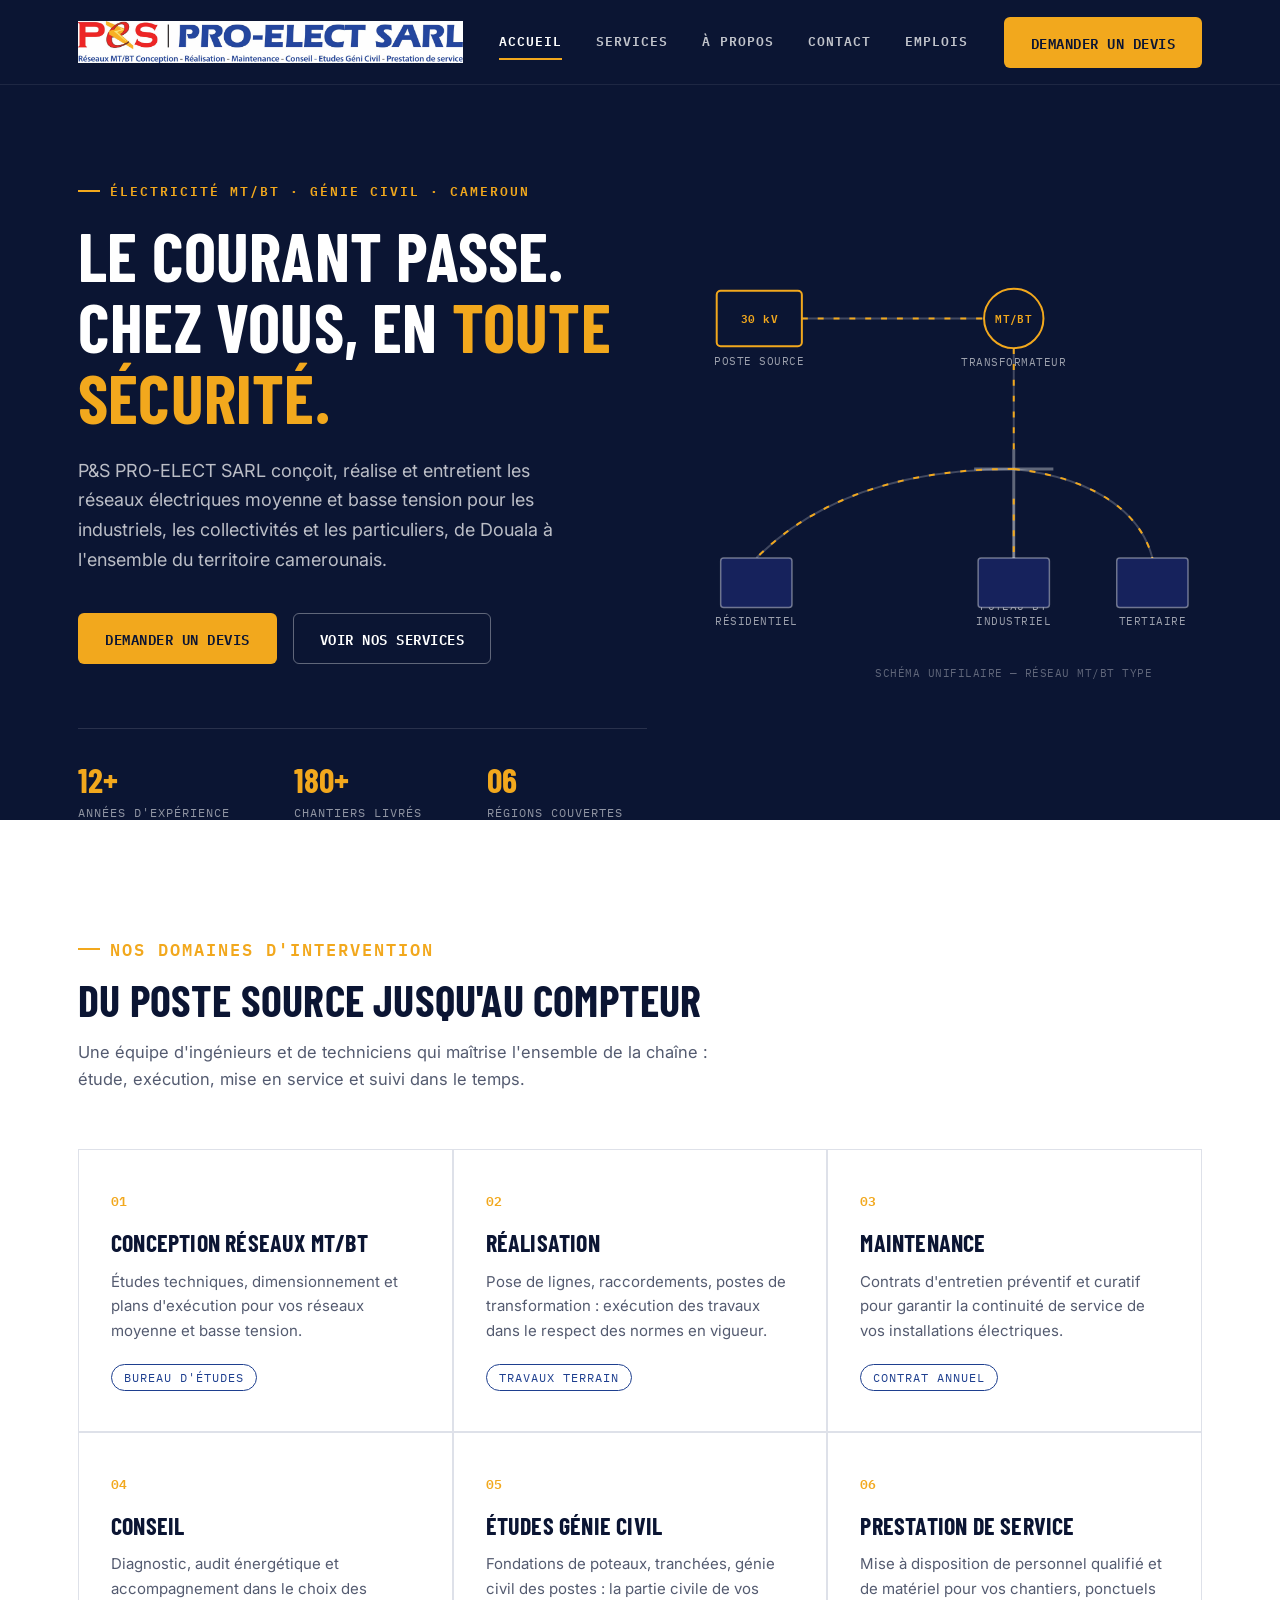
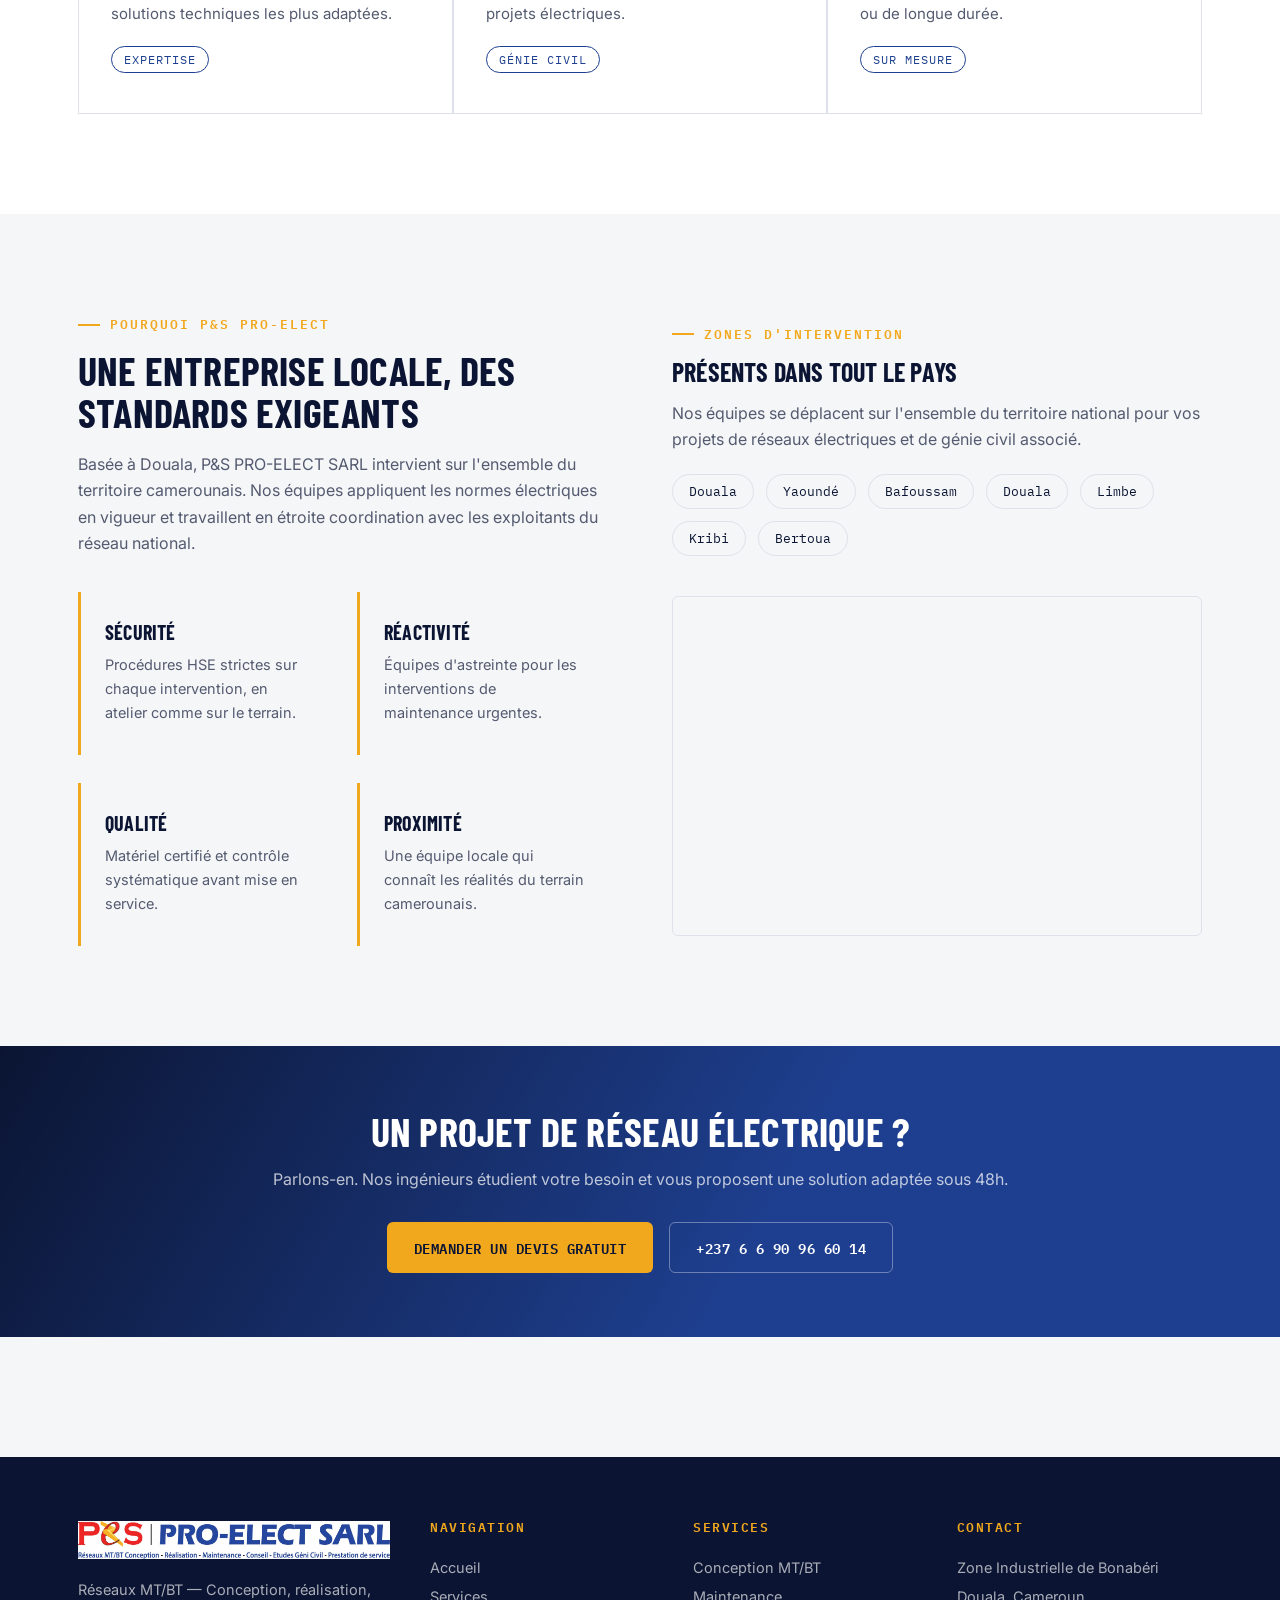
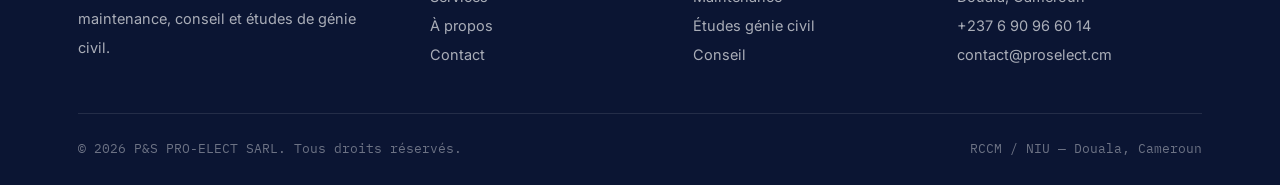
==== index.html @ 9b593f02 "modified:   contact.html 	modified:   emplois.html 	modified:   index.html" ====
<!DOCTYPE html>
<html lang="fr">
<head>
<meta charset="UTF-8">
<meta name="viewport" content="width=device-width, initial-scale=1.0">
<title>P&amp;S PRO-ELECT SARL — Réseaux MT/BT, Études &amp; Maintenance Électrique au Cameroun</title>
<meta name="description" content="P&S PRO-ELECT SARL : conception, réalisation et maintenance de réseaux électriques MT/BT, études de génie civil et conseil, à Douala et dans tout le Cameroun.">
<link rel="icon" href="assets/logo.jpeg">
<link rel="stylesheet" href="styles.css">
</head>
<body>

<header class="site-header">
  <div class="container nav">
    <a href="index.html" class="nav-logo"><img src="assets/logo.jpeg" alt="P&S PRO-ELECT SARL"></a>
    <nav class="nav-links" id="navLinks">
      <a href="index.html" class="active">Accueil</a>
      <a href="services.html">Services</a>
      <a href="apropos.html">À propos</a>
      <a href="contact.html">Contact</a>
      <a href="emplois.html">Emplois</a>
    </nav>
    <div class="nav-cta">
      <a href="contact.html" class="btn btn-primary">Demander un devis</a>
      <button class="nav-toggle" aria-label="Ouvrir le menu" aria-expanded="false">☰</button>
    </div>
  </div>
</header>

<section class="hero">
  <div class="container">
    <div class="hero-grid">
      <div>
        <p class="eyebrow">Électricité MT/BT · Génie civil · Cameroun</p>
        <h1>Le courant passe.<br>Chez vous, en <span>toute sécurité.</span></h1>
        <p class="lead">P&amp;S PRO-ELECT SARL conçoit, réalise et entretient les réseaux électriques moyenne et basse tension pour les industriels, les collectivités et les particuliers, de Douala à l'ensemble du territoire camerounais.</p>
        <div class="hero-actions">
          <a href="contact.html" class="btn btn-primary">Demander un devis</a>
          <a href="services.html" class="btn btn-ghost">Voir nos services</a>
        </div>
        <div class="stat-bar">
          <div class="stat"><b>12+</b><span>Années d'expérience</span></div>
          <div class="stat"><b>180+</b><span>Chantiers livrés</span></div>
          <div class="stat"><b>06</b><span>Régions couvertes</span></div>
        </div>
      </div>

      <div class="schematic-wrap">
        <svg viewBox="0 0 520 460" xmlns="http://www.w3.org/2000/svg" role="img" aria-label="Schéma d'un réseau électrique MT/BT reliant un poste source à des transformateurs et des points de consommation">
          <defs>
            <style>
              .node-fill{ fill:#0B1533; stroke:#F2A81D; stroke-width:2; }
              .node-fill-blue{ fill:#16225C; stroke:rgba(255,255,255,0.4); stroke-width:1.5; }
              .lbl{ font-family:'IBM Plex Mono', monospace; font-size:11px; fill:rgba(255,255,255,0.6); letter-spacing:0.5px; }
              .lbl-strong{ font-family:'IBM Plex Mono', monospace; font-size:11px; fill:#F2A81D; letter-spacing:0.5px; font-weight:600; }
              .wire{ stroke:rgba(255,255,255,0.22); stroke-width:2; fill:none; }
              .flow{ stroke:#F2A81D; stroke-width:2; fill:none; stroke-dasharray:6 10; animation: dash 2.4s linear infinite; }
              @keyframes dash{ to{ stroke-dashoffset:-160; } }
            </style>
          </defs>

          <!-- Poste source -->
          <rect x="30" y="30" width="86" height="56" rx="4" class="node-fill"/>
          <text x="73" y="63" text-anchor="middle" class="lbl-strong">30 kV</text>
          <text x="73" y="105" text-anchor="middle" class="lbl">POSTE SOURCE</text>

          <!-- ligne MT -->
          <path class="wire" d="M116 58 H 300"/>
          <path class="flow" d="M116 58 H 300"/>

          <!-- Transformateur MT/BT -->
          <circle cx="330" cy="58" r="30" class="node-fill"/>
          <text x="330" y="63" text-anchor="middle" class="lbl-strong">MT/BT</text>
          <text x="330" y="106" text-anchor="middle" class="lbl">TRANSFORMATEUR</text>

          <!-- descente vers poteau -->
          <path class="wire" d="M330 88 V 190"/>
          <path class="flow" d="M330 88 V 190"/>

          <!-- Poteau BT central -->
          <line x1="330" y1="190" x2="330" y2="330" stroke="rgba(255,255,255,0.35)" stroke-width="3"/>
          <line x1="290" y1="210" x2="370" y2="210" stroke="rgba(255,255,255,0.35)" stroke-width="3"/>
          <text x="330" y="352" text-anchor="middle" class="lbl">POTEAU BT</text>

          <!-- distribution vers 3 points -->
          <path class="wire" d="M330 210 C 200 210, 120 250, 70 300"/>
          <path class="flow" d="M330 210 C 200 210, 120 250, 70 300"/>
          <path class="wire" d="M330 240 V 300"/>
          <path class="flow" d="M330 240 V 300"/>
          <path class="wire" d="M330 210 C 420 220, 460 260, 470 300"/>
          <path class="flow" d="M330 210 C 420 220, 460 260, 470 300"/>

          <!-- points de consommation -->
          <rect x="34" y="300" width="72" height="50" rx="3" class="node-fill-blue"/>
          <text x="70" y="368" text-anchor="middle" class="lbl">RÉSIDENTIEL</text>

          <rect x="294" y="300" width="72" height="50" rx="3" class="node-fill-blue"/>
          <text x="330" y="368" text-anchor="middle" class="lbl">INDUSTRIEL</text>

          <rect x="434" y="300" width="72" height="50" rx="3" class="node-fill-blue"/>
          <text x="470" y="368" text-anchor="middle" class="lbl">TERTIAIRE</text>

          <text x="330" y="420" text-anchor="middle" class="lbl" style="fill:rgba(255,255,255,0.35)">SCHÉMA UNIFILAIRE — RÉSEAU MT/BT TYPE</text>
        </svg>
      </div>
    </div>
  </div>
</section>

<section class="section section-alt">
  <div class="container">
    <div class="section-head">
      <p class="eyebrow">Nos domaines d'intervention</p>
      <h2>Du poste source jusqu'au compteur</h2>
      <p>Une équipe d'ingénieurs et de techniciens qui maîtrise l'ensemble de la chaîne : étude, exécution, mise en service et suivi dans le temps.</p>
    </div>

    <div class="services-grid">
      <div class="service-card">
        <span class="service-num">01</span>
        <h3>Conception réseaux MT/BT</h3>
        <p>Études techniques, dimensionnement et plans d'exécution pour vos réseaux moyenne et basse tension.</p>
        <span class="tag">Bureau d'études</span>
      </div>
      <div class="service-card">
        <span class="service-num">02</span>
        <h3>Réalisation</h3>
        <p>Pose de lignes, raccordements, postes de transformation : exécution des travaux dans le respect des normes en vigueur.</p>
        <span class="tag">Travaux terrain</span>
      </div>
      <div class="service-card">
        <span class="service-num">03</span>
        <h3>Maintenance</h3>
        <p>Contrats d'entretien préventif et curatif pour garantir la continuité de service de vos installations électriques.</p>
        <span class="tag">Contrat annuel</span>
      </div>
      <div class="service-card">
        <span class="service-num">04</span>
        <h3>Conseil</h3>
        <p>Diagnostic, audit énergétique et accompagnement dans le choix des solutions techniques les plus adaptées.</p>
        <span class="tag">Expertise</span>
      </div>
      <div class="service-card">
        <span class="service-num">05</span>
        <h3>Études génie civil</h3>
        <p>Fondations de poteaux, tranchées, génie civil des postes : la partie civile de vos projets électriques.</p>
        <span class="tag">Génie civil</span>
      </div>
      <div class="service-card">
        <span class="service-num">06</span>
        <h3>Prestation de service</h3>
        <p>Mise à disposition de personnel qualifié et de matériel pour vos chantiers, ponctuels ou de longue durée.</p>
        <span class="tag">Sur mesure</span>
      </div>
    </div>
  </div>
</section>

<section class="section">
  <div class="container">
    <div class="two-col">
      <div>
        <p class="eyebrow">Pourquoi P&amp;S PRO-ELECT</p>
        <h2 style="text-transform:uppercase; font-size:clamp(28px,3.6vw,40px); color:var(--navy-deep); margin-top:14px;">Une entreprise locale, des standards exigeants</h2>
        <p style="margin-top:18px; font-size:16px;">Basée à Douala, P&amp;S PRO-ELECT SARL intervient sur l'ensemble du territoire camerounais. Nos équipes appliquent les normes électriques en vigueur et travaillent en étroite coordination avec les exploitants du réseau national.</p>
        <div class="values-grid" style="grid-template-columns:1fr 1fr; margin-top:36px;">
          <div class="value-card">
            <h4>Sécurité</h4>
            <p>Procédures HSE strictes sur chaque intervention, en atelier comme sur le terrain.</p>
          </div>
          <div class="value-card">
            <h4>Réactivité</h4>
            <p>Équipes d'astreinte pour les interventions de maintenance urgentes.</p>
          </div>
          <div class="value-card">
            <h4>Qualité</h4>
            <p>Matériel certifié et contrôle systématique avant mise en service.</p>
          </div>
          <div class="value-card">
            <h4>Proximité</h4>
            <p>Une équipe locale qui connaît les réalités du terrain camerounais.</p>
          </div>
        </div>
      </div>
      <div>
        <p class="eyebrow">Zones d'intervention</p>
        <h3 style="font-size:26px; color:var(--navy-deep); text-transform:uppercase; margin-top:14px;">Présents dans tout le pays</h3>
        <p style="margin-top:14px;">Nos équipes se déplacent sur l'ensemble du territoire national pour vos projets de réseaux électriques et de génie civil associé.</p>
        <div class="zone-list">
          <span>Douala</span>
          <span>Yaoundé</span>
          <span>Bafoussam</span>
          <span>Douala</span>
          <span>Limbe</span>
          <span>Kribi</span>
          <span>Bertoua</span>
        </div>
        <div class="map-block">
          <iframe title="Zone d'intervention P&S PRO-ELECT" src="https://www.google.com/maps?q=Douala,Cameroun&output=embed" loading="lazy"></iframe>
        </div>
      </div>
    </div>
  </div>
</section>

<section class="cta-band">
  <div class="container">
    <h2>Un projet de réseau électrique ?</h2>
    <p>Parlons-en. Nos ingénieurs étudient votre besoin et vous proposent une solution adaptée sous 48h.</p>
    <div class="hero-actions">
      <a href="contact.html" class="btn btn-primary">Demander un devis gratuit</a>
      <a href="tel:+23766 90 96 60 14" class="btn btn-ghost">+237 6 6 90 96 60 14</a>
    </div>
  </div>
</section>

<footer class="site-footer">
  <div class="container">
    <div class="footer-grid">
      <div class="footer-logo">
        <img src="assets/logo.jpeg" alt="P&S PRO-ELECT SARL">
        <p>Réseaux MT/BT — Conception, réalisation, maintenance, conseil et études de génie civil.</p>
      </div>
      <div>
        <h4>Navigation</h4>
        <p><a href="index.html">Accueil</a></p>
        <p><a href="services.html">Services</a></p>
        <p><a href="apropos.html">À propos</a></p>
        <p><a href="contact.html">Contact</a></p>
      </div>
      <div>
        <h4>Services</h4>
        <p><a href="services.html">Conception MT/BT</a></p>
        <p><a href="services.html">Maintenance</a></p>
        <p><a href="services.html">Études génie civil</a></p>
        <p><a href="services.html">Conseil</a></p>
      </div>
      <div>
        <h4>Contact</h4>
        <p>Zone Industrielle de Bonabéri<br>Douala, Cameroun</p>
        <p>+237 6 90 96 60 14</p>
        <p>contact@proselect.cm</p>
      </div>
    </div>
    <div class="footer-bottom">
      <span>© <span data-year>2023</span> P&amp;S PRO-ELECT SARL. Tous droits réservés.</span>
      <span>RCCM / NIU — Douala, Cameroun</span>
    </div>
  </div>
</footer>

<script src="main.js"></script>
</body>
</html>
---- styles.css ----
/* ==========================================================================
   P&S PRO-ELECT SARL — Design tokens
   Palette dérivée du logo : bleu réseau, rouge P&S, ambre de l'éclair.
   Typo : Barlow Condensed (display, ingénierie) + Inter (texte) + IBM Plex Mono (données techniques)
   ========================================================================== */

@import url('https://fonts.googleapis.com/css2?family=Barlow+Condensed:wght@500;600;700;800&family=Inter:wght@400;500;600;700&family=IBM+Plex+Mono:wght@500;600&display=swap');

:root{
  --navy-deep: #0B1533;
  --navy: #16225C;
  --blue: #1E3F8F;
  --blue-bright: #2E56B8;
  --red: #E31E24;
  --gold: #F2A81D;
  --gold-bright: #FFC94D;
  --paper: #F5F6F8;
  --paper-2: #ECEEF3;
  --white: #FFFFFF;
  --ink: #0E1226;
  --slate: #545B70;
  --slate-light: #8A90A3;
  --line: #DEE1E9;

  --display: 'Barlow Condensed', sans-serif;
  --body: 'Inter', sans-serif;
  --mono: 'IBM Plex Mono', monospace;

  --radius: 6px;
  --container: 1180px;
}

*, *::before, *::after{ box-sizing: border-box; }
html{ scroll-behavior: smooth; }
body{
  margin:0;
  font-family: var(--body);
  color: var(--ink);
  background: var(--paper);
  -webkit-font-smoothing: antialiased;
}
img{ max-width:100%; display:block; }
a{ color:inherit; text-decoration:none; }
ul{ margin:0; padding:0; list-style:none; }
h1,h2,h3,h4{
  font-family: var(--display);
  font-weight: 700;
  line-height: 1.05;
  margin: 0;
  letter-spacing: 0.2px;
}
p{ margin:0; line-height:1.65; color: var(--slate); }

.container{
  max-width: var(--container);
  margin: 0 auto;
  padding: 0 28px;
}

.eyebrow{
  font-family: var(--mono);
  font-size: 12.5px;
  font-weight: 600;
  letter-spacing: 2px;
  text-transform: uppercase;
  color: var(--gold);
  display:flex;
  align-items:center;
  gap:10px;
}
.eyebrow::before{
  content:"";
  width:22px;
  height:2px;
  background: var(--gold);
  display:inline-block;
}

/* Focus visibility */
a:focus-visible, button:focus-visible, input:focus-visible, textarea:focus-visible{
  outline: 2px solid var(--gold);
  outline-offset: 2px;
}

@media (prefers-reduced-motion: reduce){
  *{ animation-duration: 0.001ms !important; animation-iteration-count: 1 !important; transition-duration: 0.001ms !important; scroll-behavior:auto !important; }
}

/* ---------- Buttons ---------- */
.btn{
  display:inline-flex;
  align-items:center;
  gap:10px;
  padding: 13px 26px;
  border-radius: var(--radius);
  font-family: var(--mono);
  font-size: 13.5px;
  font-weight: 600;
  letter-spacing: 0.5px;
  text-transform: uppercase;
  cursor:pointer;
  border: 1px solid transparent;
  transition: transform .15s ease, background .2s ease, color .2s ease, border-color .2s ease;
}
.btn-primary{
  background: var(--gold);
  color: var(--navy-deep);
}
.btn-primary:hover{ background: var(--gold-bright); transform: translateY(-1px); }
.btn-ghost{
  background: transparent;
  color: var(--white);
  border-color: rgba(255,255,255,0.35);
}
.btn-ghost:hover{ border-color: var(--gold); color: var(--gold); }
.btn-dark{
  background: var(--navy-deep);
  color: var(--white);
}
.btn-dark:hover{ background: var(--blue); transform: translateY(-1px); }

/* ---------- Header / Nav ---------- */
.site-header{
  position: sticky;
  top:0;
  z-index: 100;
  background: var(--navy-deep);
  border-bottom: 1px solid rgba(255,255,255,0.08);
}
.nav{
  display:flex;
  align-items:center;
  justify-content:space-between;
  height: 84px;
}
.nav-logo img{ height: 42px; width:auto; }
.nav-links{
  display:flex;
  align-items:center;
  gap: 34px;
}
.nav-links a{
  font-family: var(--mono);
  font-size: 13px;
  font-weight: 600;
  letter-spacing: 1px;
  text-transform: uppercase;
  color: rgba(255,255,255,0.75);
  padding: 6px 0;
  border-bottom: 2px solid transparent;
  transition: color .2s ease, border-color .2s ease;
}
.nav-links a:hover, .nav-links a.active{
  color: var(--white);
  border-color: var(--gold);
}
.nav-cta{ display:flex; align-items:center; gap:18px; }
.nav-toggle{
  display:none;
  background:none;
  border:none;
  color: var(--white);
  font-size: 26px;
  cursor:pointer;
}

@media (max-width: 880px){
  .nav-links{
    position:absolute;
    top:84px; left:0; right:0;
    background: var(--navy-deep);
    flex-direction:column;
    align-items:flex-start;
    gap:0;
    padding: 10px 28px 20px;
    border-top: 1px solid rgba(255,255,255,0.08);
    display:none;
  }
  .nav-links.open{ display:flex; }
  .nav-links a{ width:100%; padding: 14px 0; border-bottom: 1px solid rgba(255,255,255,0.08); }
  .nav-toggle{ display:block; }
  .nav-cta .btn-primary{ display:none; }
}

/* ---------- Footer ---------- */
.site-footer{
  background: var(--navy-deep);
  color: rgba(255,255,255,0.65);
  padding: 64px 0 28px;
  margin-top: 120px;
}
.footer-grid{
  display:grid;
  grid-template-columns: 1.4fr 1fr 1fr 1.1fr;
  gap: 40px;
  padding-bottom: 44px;
  border-bottom: 1px solid rgba(255,255,255,0.1);
}
.footer-grid h4{
  font-family: var(--mono);
  font-size: 12.5px;
  letter-spacing: 1.5px;
  text-transform: uppercase;
  color: var(--gold);
  margin-bottom: 18px;
  font-weight: 600;
}
.footer-grid p, .footer-grid a{
  font-size: 14.5px;
  color: rgba(255,255,255,0.65);
  line-height:2;
}
.footer-grid a:hover{ color: var(--gold); }
.footer-logo img{ height:38px; margin-bottom:16px; }
.footer-bottom{
  display:flex;
  justify-content:space-between;
  align-items:center;
  padding-top: 26px;
  font-size: 13px;
  font-family: var(--mono);
  color: rgba(255,255,255,0.4);
  flex-wrap:wrap;
  gap:10px;
}

@media (max-width: 880px){
  .footer-grid{ grid-template-columns: 1fr 1fr; }
}
@media (max-width: 560px){
  .footer-grid{ grid-template-columns: 1fr; }
}

/* ---------- Page header (inner pages) ---------- */
.page-hero{
  background: var(--navy-deep);
  color: var(--white);
  padding: 76px 0 68px;
  position: relative;
  overflow:hidden;
}
.page-hero .container{ position:relative; z-index:2; }
.page-hero h1{
  font-size: clamp(38px, 6vw, 62px);
  color: var(--white);
  margin-top: 16px;
  text-transform: uppercase;
}
.page-hero p{
  color: rgba(255,255,255,0.68);
  max-width: 640px;
  margin-top: 18px;
  font-size: 17px;
}
.grid-texture{
  position:absolute; inset:0;
  opacity: 0.14;
  z-index:1;
  background-image:
    linear-gradient(rgba(255,255,255,0.5) 1px, transparent 1px),
    linear-gradient(90deg, rgba(255,255,255,0.5) 1px, transparent 1px);
  background-size: 46px 46px;
  mask-image: radial-gradient(ellipse at 70% 30%, black 0%, transparent 70%);
}

/* ---------- Section basics ---------- */
.section{ padding: 100px 0; }
.section-tight{ padding: 70px 0; }
.section-head{ max-width: 640px; margin-bottom: 56px; }
.section-head h2{
  font-size: clamp(30px, 4vw, 44px);
  margin-top: 14px;
  text-transform: uppercase;
  color: var(--navy-deep);
}
.section-head p{ margin-top: 16px; font-size: 16.5px; }
.section-alt{ background: var(--white); }

/* ---------- Hero (home) ---------- */
.hero{
  background: var(--navy-deep);
  color: var(--white);
  position: relative;
  overflow: hidden;
  padding: 96px 0 0;
}
.hero-grid{
  display:grid;
  grid-template-columns: 1.05fr 0.95fr;
  gap: 40px;
  align-items:center;
  position:relative;
  z-index:2;
}
.hero h1{
  font-size: clamp(42px, 5.4vw, 68px);
  text-transform: uppercase;
  color: var(--white);
  margin-top: 18px;
}
.hero h1 span{ color: var(--gold); }
.hero p.lead{
  color: rgba(255,255,255,0.72);
  font-size: 18px;
  max-width: 520px;
  margin-top: 22px;
}
.hero-actions{
  display:flex;
  gap:16px;
  margin-top: 38px;
  flex-wrap:wrap;
}
.stat-bar{
  display:grid;
  grid-template-columns: repeat(3, auto);
  gap: 40px;
  margin-top: 64px;
  padding-top: 34px;
  border-top: 1px solid rgba(255,255,255,0.12);
}
.stat-bar .stat b{
  display:block;
  font-family: var(--display);
  font-size: 34px;
  color: var(--gold);
  line-height:1;
}
.stat-bar .stat span{
  font-family: var(--mono);
  font-size: 11.5px;
  letter-spacing: 1px;
  text-transform: uppercase;
  color: rgba(255,255,255,0.55);
  display:block;
  margin-top: 8px;
}

.schematic-wrap{ position:relative; z-index:2; padding: 20px 0 40px; }
.schematic-wrap svg{ width:100%; height:auto; }

@media (max-width: 980px){
  .hero-grid{ grid-template-columns: 1fr; }
  .stat-bar{ grid-template-columns: repeat(3, 1fr); gap:20px; }
}

/* ---------- Services grid (home preview + services page) ---------- */
.services-grid{
  display:grid;
  grid-template-columns: repeat(3, 1fr);
  gap: 2px;
  background: var(--line);
  border: 1px solid var(--line);
}
.service-card{
  background: var(--white);
  padding: 40px 32px;
  transition: background .2s ease;
}
.service-card:hover{ background: var(--paper); }
.service-num{
  font-family: var(--mono);
  font-size: 13px;
  color: var(--gold);
  font-weight: 600;
}
.service-card h3{
  font-size: 24px;
  margin-top: 18px;
  color: var(--navy-deep);
  text-transform: uppercase;
}
.service-card p{ margin-top: 14px; font-size: 15px; }
.service-card .tag{
  display:inline-block;
  margin-top: 20px;
  font-family: var(--mono);
  font-size: 11.5px;
  letter-spacing: 1px;
  text-transform: uppercase;
  color: var(--blue);
  border: 1px solid var(--blue);
  border-radius: 20px;
  padding: 5px 12px;
}

@media (max-width: 980px){
  .services-grid{ grid-template-columns: repeat(2, 1fr); }
}
@media (max-width: 640px){
  .services-grid{ grid-template-columns: 1fr; }
}

/* ---------- Detailed service block (services page) ---------- */
.service-detail{
  display:grid;
  grid-template-columns: 90px 1fr;
  gap: 28px;
  padding: 44px 0;
  border-top: 1px solid var(--line);
}
.service-detail:last-child{ border-bottom: 1px solid var(--line); }
.service-detail .idx{
  font-family: var(--mono);
  font-size: 15px;
  color: var(--gold);
  font-weight: 600;
  padding-top: 6px;
}
.service-detail h3{
  font-size: 27px;
  color: var(--navy-deep);
  text-transform: uppercase;
}
.service-detail .desc{ margin-top: 14px; font-size: 16px; max-width: 700px; }
.service-detail ul{ margin-top: 18px; display:grid; grid-template-columns: 1fr 1fr; gap: 8px 24px; }
.service-detail li{
  font-size: 14.5px;
  color: var(--slate);
  padding-left: 18px;
  position:relative;
}
.service-detail li::before{
  content:"";
  position:absolute; left:0; top:9px;
  width:7px; height:7px;
  background: var(--gold);
}
@media (max-width: 700px){
  .service-detail{ grid-template-columns: 1fr; }
  .service-detail ul{ grid-template-columns: 1fr; }
}

/* ---------- Values / about ---------- */
.values-grid{
  display:grid;
  grid-template-columns: repeat(4, 1fr);
  gap: 28px;
}
.value-card{
  padding: 30px 24px;
  background: var(--paper);
  border-left: 3px solid var(--gold);
}
.value-card h4{
  font-size: 20px;
  text-transform: uppercase;
  color: var(--navy-deep);
}
.value-card p{ margin-top: 10px; font-size: 14.5px; }
@media (max-width: 900px){ .values-grid{ grid-template-columns: 1fr 1fr; } }
@media (max-width: 560px){ .values-grid{ grid-template-columns: 1fr; } }

.two-col{
  display:grid;
  grid-template-columns: 1fr 1fr;
  gap: 64px;
  align-items:center;
}
@media (max-width: 900px){ .two-col{ grid-template-columns: 1fr; gap: 36px; } }

.timeline{ margin-top: 10px; }
.timeline-item{
  display:grid;
  grid-template-columns: 90px 1fr;
  gap: 24px;
  padding: 22px 0;
  border-top: 1px solid var(--line);
}
.timeline-item b{ font-family: var(--mono); color: var(--blue); font-size: 15px; }
.timeline-item h4{ font-size: 18px; color: var(--navy-deep); text-transform:uppercase; }
.timeline-item p{ margin-top: 6px; font-size: 14.5px; }

/* ---------- CTA band ---------- */
.cta-band{
  background: var(--blue);
  background-image: linear-gradient(120deg, var(--navy-deep), var(--blue) 60%);
  color: var(--white);
  padding: 64px 0;
  text-align:center;
}
.cta-band h2{
  color: var(--white);
  font-size: clamp(28px, 4vw, 40px);
  text-transform: uppercase;
}
.cta-band p{ color: rgba(255,255,255,0.72); margin-top: 14px; }
.cta-band .hero-actions{ justify-content:center; margin-top: 30px; }

/* ---------- Contact page ---------- */
.contact-grid{
  display:grid;
  grid-template-columns: 0.9fr 1.1fr;
  gap: 60px;
}
.contact-info-card{
  background: var(--navy-deep);
  color: var(--white);
  padding: 40px;
  border-radius: var(--radius);
}
.contact-info-card .item{ padding: 20px 0; border-top: 1px solid rgba(255,255,255,0.12); }
.contact-info-card .item:first-child{ border-top:none; padding-top:0; }
.contact-info-card .item h4{
  font-family: var(--mono);
  font-size: 12px;
  letter-spacing: 1.5px;
  text-transform: uppercase;
  color: var(--gold);
  margin-bottom: 8px;
}
.contact-info-card .item p{ color: rgba(255,255,255,0.78); font-size: 15px; }

.form-card{
  background: var(--white);
  border: 1px solid var(--line);
  padding: 40px;
  border-radius: var(--radius);
}
.form-row{ display:grid; grid-template-columns: 1fr 1fr; gap: 20px; }
.field{ margin-bottom: 22px; }
.field label{
  display:block;
  font-family: var(--mono);
  font-size: 12px;
  letter-spacing: 1px;
  text-transform: uppercase;
  color: var(--slate);
  margin-bottom: 8px;
}
.field input, .field select, .field textarea{
  width:100%;
  padding: 13px 14px;
  border: 1px solid var(--line);
  border-radius: 4px;
  font-family: var(--body);
  font-size: 15px;
  background: var(--paper);
  color: var(--ink);
}
.field textarea{ resize: vertical; min-height: 120px; }
.field input:focus, .field select:focus, .field textarea:focus{
  outline: 2px solid var(--gold);
  border-color: var(--gold);
}
.form-note{ font-size: 13px; color: var(--slate-light); margin-top: 6px; }

@media (max-width: 900px){
  .contact-grid{ grid-template-columns: 1fr; }
  .form-row{ grid-template-columns: 1fr; }
}

/* ---------- Map placeholder ---------- */
.map-block{
  margin-top: 40px;
  height: 340px;
  border-radius: var(--radius);
  overflow:hidden;
  border: 1px solid var(--line);
}
.map-block iframe{ width:100%; height:100%; border:0; }

/* ---------- Careers / jobs page ---------- */
.careers-hero{ min-height: 560px; }
#proposer,
#offres{ scroll-margin-top: 110px; }
.career-highlights{
  display:grid;
  grid-template-columns: repeat(4, 1fr);
  gap: 24px;
}
.highlight-card,
.job-card,
.preview-card{
  background: var(--white);
  border: 1px solid var(--line);
  border-radius: var(--radius);
  padding: 24px;
  box-shadow: 0 16px 40px rgba(11, 21, 51, 0.06);
  transition: transform .25s ease, box-shadow .25s ease;
}
.highlight-card:hover,
.job-card:hover,
.preview-card:hover{
  transform: translateY(-4px);
  box-shadow: 0 24px 48px rgba(11, 21, 51, 0.1);
}
.highlight-card h3,
.job-card h3,
.preview-card strong{
  color: var(--navy-deep);
  font-size: 20px;
  text-transform: uppercase;
}
.highlight-card p,
.job-card p,
.preview-card p{ margin-top: 10px; font-size: 14.5px; }
.filter-bar{ display:flex; flex-wrap:wrap; gap: 12px; margin-bottom: 24px; }
.chip{
  border: 1px solid var(--line);
  background: var(--white);
  color: var(--navy-deep);
  border-radius: 999px;
  padding: 9px 14px;
  font-family: var(--mono);
  font-size: 12px;
  cursor: pointer;
  transition: all .2s ease;
}
.chip.active,
.chip:hover{
  background: var(--navy-deep);
  color: var(--white);
  border-color: var(--navy-deep);
}
.jobs-grid{
  display:grid;
  grid-template-columns: repeat(3, 1fr);
  gap: 24px;
}
.job-card.is-hidden{ display:none; }
.job-top,
.preview-heading{
  display:flex;
  justify-content:space-between;
  align-items:center;
  gap: 12px;
  margin-bottom: 16px;
}
.job-badge,
.job-type,
.preview-heading span{
  font-family: var(--mono);
  font-size: 11px;
  letter-spacing: 0.8px;
  text-transform: uppercase;
  padding: 6px 10px;
  border-radius: 999px;
}
.job-badge{ background: rgba(242, 168, 29, 0.16); color: var(--gold); }
.job-type{ background: var(--paper); color: var(--blue); }
.job-meta{ display:flex; flex-wrap:wrap; gap: 10px; margin-top: 16px; }
.job-meta li,
.job-meta span{
  font-family: var(--mono);
  font-size: 11px;
  letter-spacing: 0.8px;
  text-transform: uppercase;
  color: var(--blue);
  background: var(--paper);
  padding: 7px 10px;
  border-radius: 999px;
}
.text-link{
  display:inline-block;
  margin-top: 18px;
  font-family: var(--mono);
  font-size: 12px;
  font-weight: 600;
  letter-spacing: 1px;
  text-transform: uppercase;
  color: var(--red);
}
.careers-form-layout{ align-items:start; }
.preview-panel{
  margin-top: 40px;
  background: var(--white);
  border: 1px solid var(--line);
  border-radius: var(--radius);
  padding: 28px;
}
.preview-header h3{ font-size: 24px; color: var(--navy-deep); text-transform: uppercase; }
.preview-header p{ margin-top: 8px; }
.preview-list{ display:grid; grid-template-columns: repeat(2, 1fr); gap: 18px; margin-top: 20px; }
.preview-card{ padding: 20px; }
.preview-card .preview-heading strong{ font-size: 17px; }
.preview-card .preview-heading span{ background: rgba(227, 30, 36, 0.12); color: var(--red); }
.preview-card .job-meta{ margin-top: 14px; }
@media (max-width: 980px){
  .career-highlights{ grid-template-columns: 1fr 1fr; }
  .jobs-grid{ grid-template-columns: 1fr 1fr; }
  .preview-list{ grid-template-columns: 1fr; }
}
@media (max-width: 680px){
  .career-highlights,
  .jobs-grid{ grid-template-columns: 1fr; }
}

/* ---------- Zones list ---------- */
.zone-list{ display:flex; flex-wrap:wrap; gap: 12px; margin-top: 22px; }
.zone-list span{
  font-family: var(--mono);
  font-size: 13px;
  padding: 8px 16px;
  border: 1px solid var(--line);
  border-radius: 20px;
  color: var(--navy-deep);
}

/* ---------- Team ---------- */
.team-grid{
  display:grid;
  grid-template-columns: repeat(3, 1fr);
  gap: 30px;
}
.team-card{ text-align:left; }
.team-photo{
  height: 220px;
  background: linear-gradient(135deg, var(--navy) 0%, var(--blue-bright) 100%);
  border-radius: var(--radius);
  position:relative;
  overflow:hidden;
  margin-bottom: 18px;
}
.team-photo::after{
  content: attr(data-initials);
  position:absolute; inset:0;
  display:flex; align-items:center; justify-content:center;
  font-family: var(--display);
  font-size: 56px;
  color: rgba(255,255,255,0.85);
}
.team-card h4{ font-size: 19px; color: var(--navy-deep); text-transform:uppercase; }
.team-card .role{
  font-family: var(--mono);
  font-size: 12px;
  color: var(--blue);
  letter-spacing: .5px;
  text-transform: uppercase;
  margin-top: 4px;
  display:block;
}
.team-card p{ margin-top: 10px; font-size: 14px; }
@media (max-width: 900px){ .team-grid{ grid-template-columns: 1fr 1fr; } }
@media (max-width: 600px){ .team-grid{ grid-template-columns: 1fr; } }
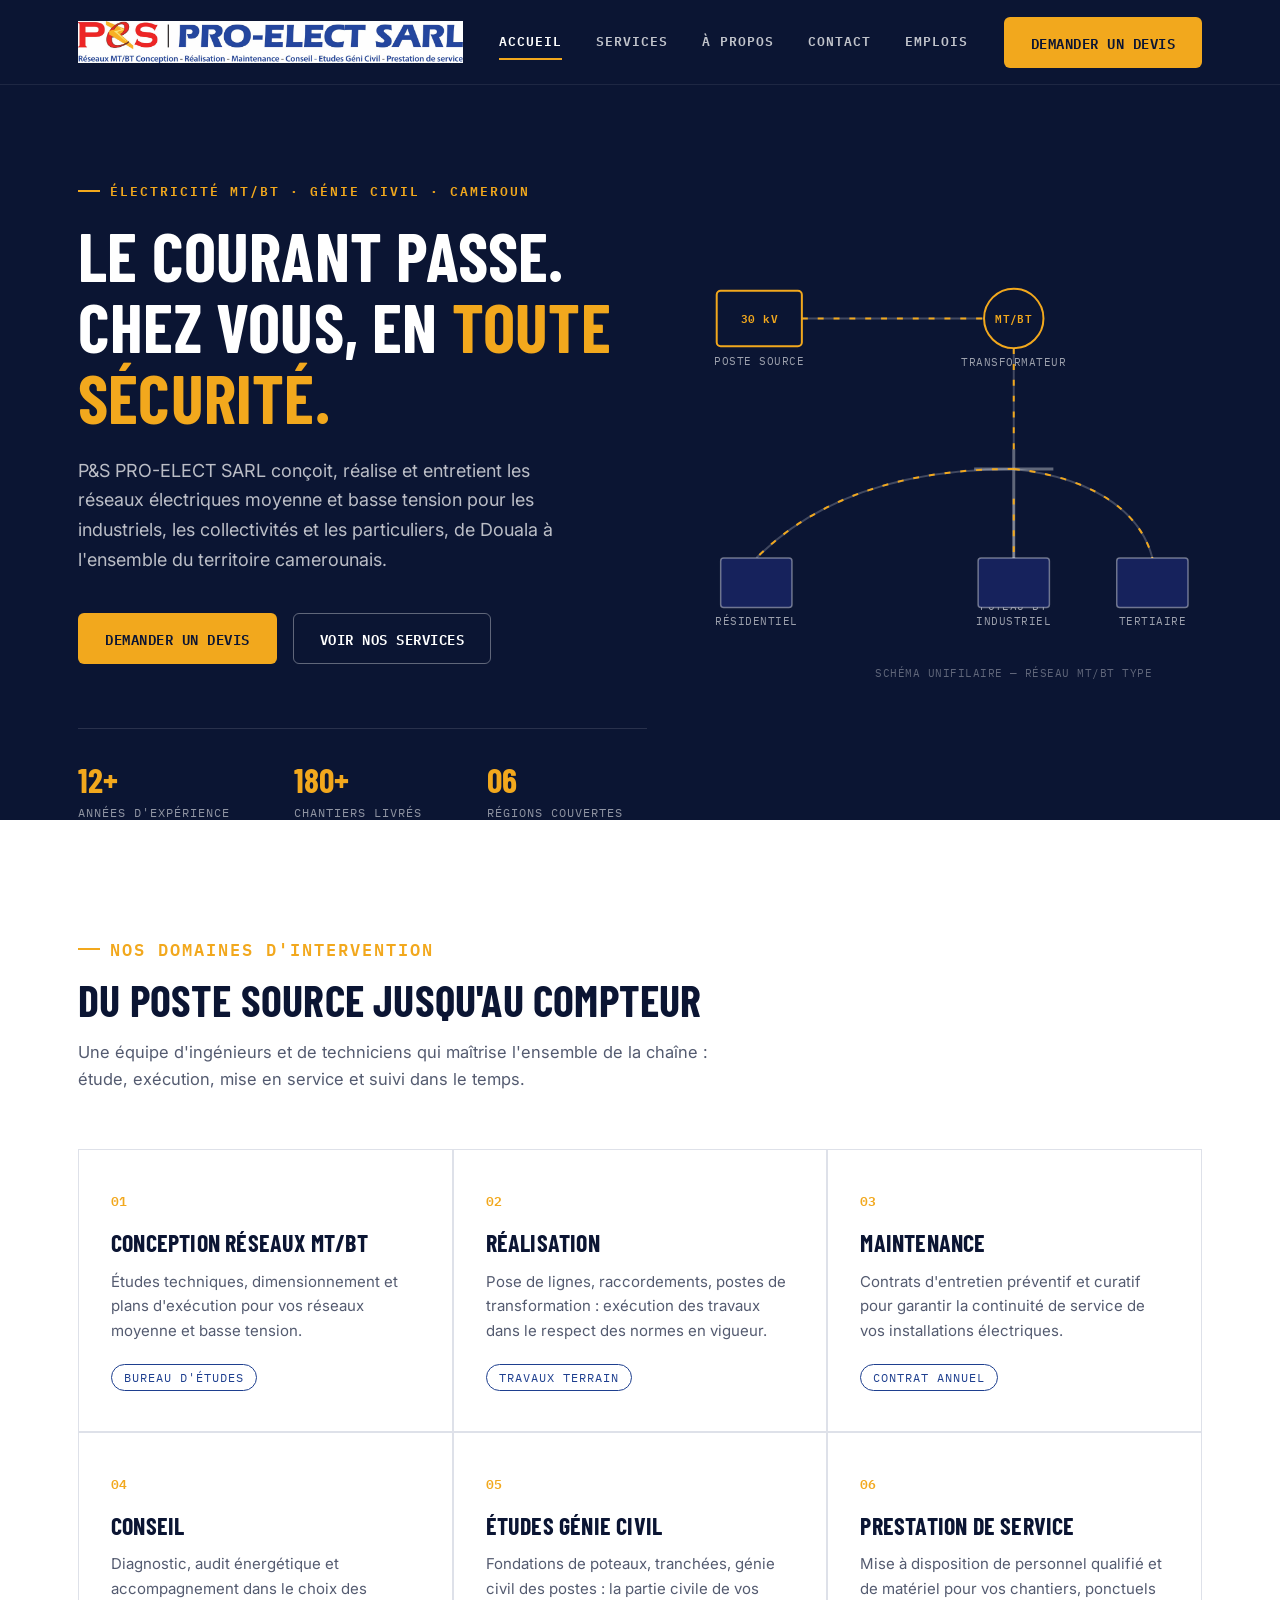
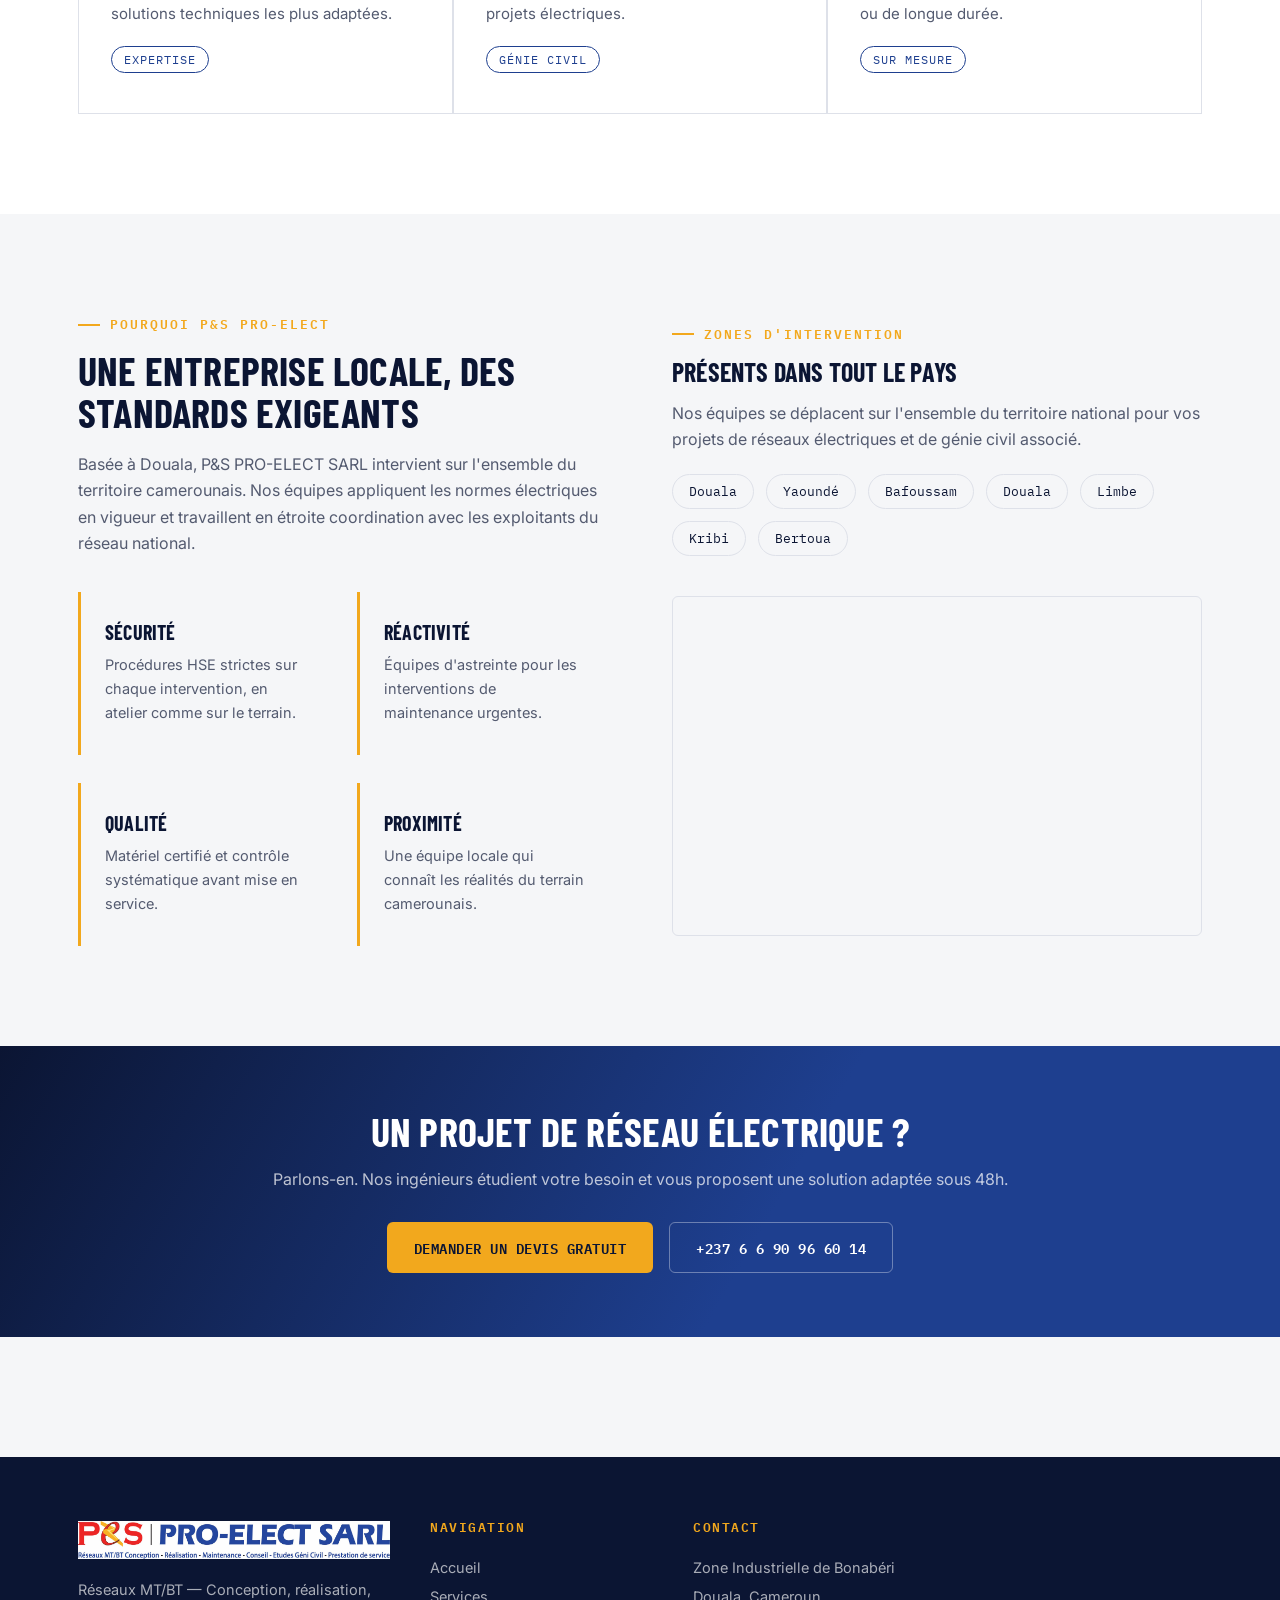
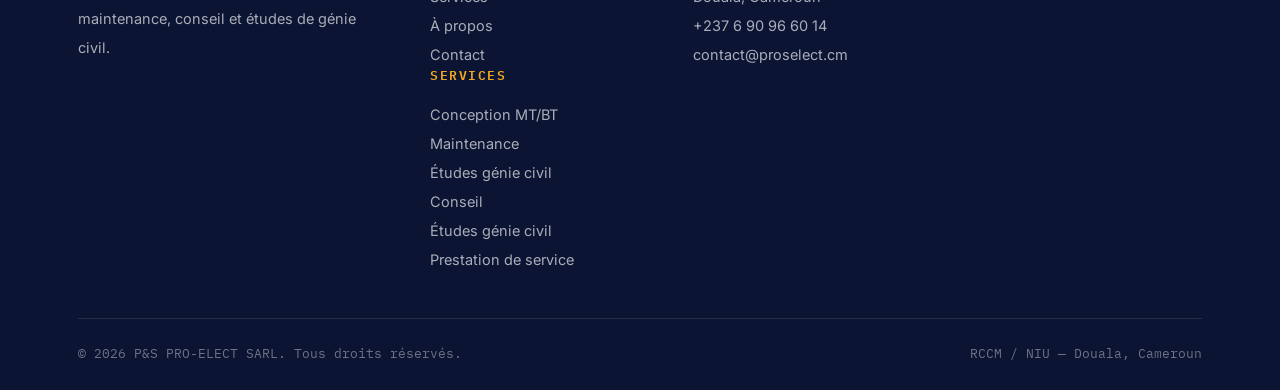
==== commit 5cbdb147: "modified:   index.html" ====
--- a/index.html
+++ b/index.html
@@ -226,14 +226,16 @@
         <p><a href="index.html">Accueil</a></p>
         <p><a href="services.html">Services</a></p>
         <p><a href="apropos.html">À propos</a></p>
-        <p><a href="contact.html">Contact</a></p>
-      </div>
+        <p><a href="contact.html">Contact</a></p> 
       <div>
         <h4>Services</h4>
         <p><a href="services.html">Conception MT/BT</a></p>
         <p><a href="services.html">Maintenance</a></p>
         <p><a href="services.html">Études génie civil</a></p>
-        <p><a href="services.html">Conseil</a></p>
+        <p><a href="services.html">Conseil</a></p> 
+        <p><a href="Études génie civil.html">Études génie civil</a></p> 
+        <p><a href="Prestation de service.html">Prestation de service</a></p> 
+      </div>
       </div>
       <div>
         <h4>Contact</h4>
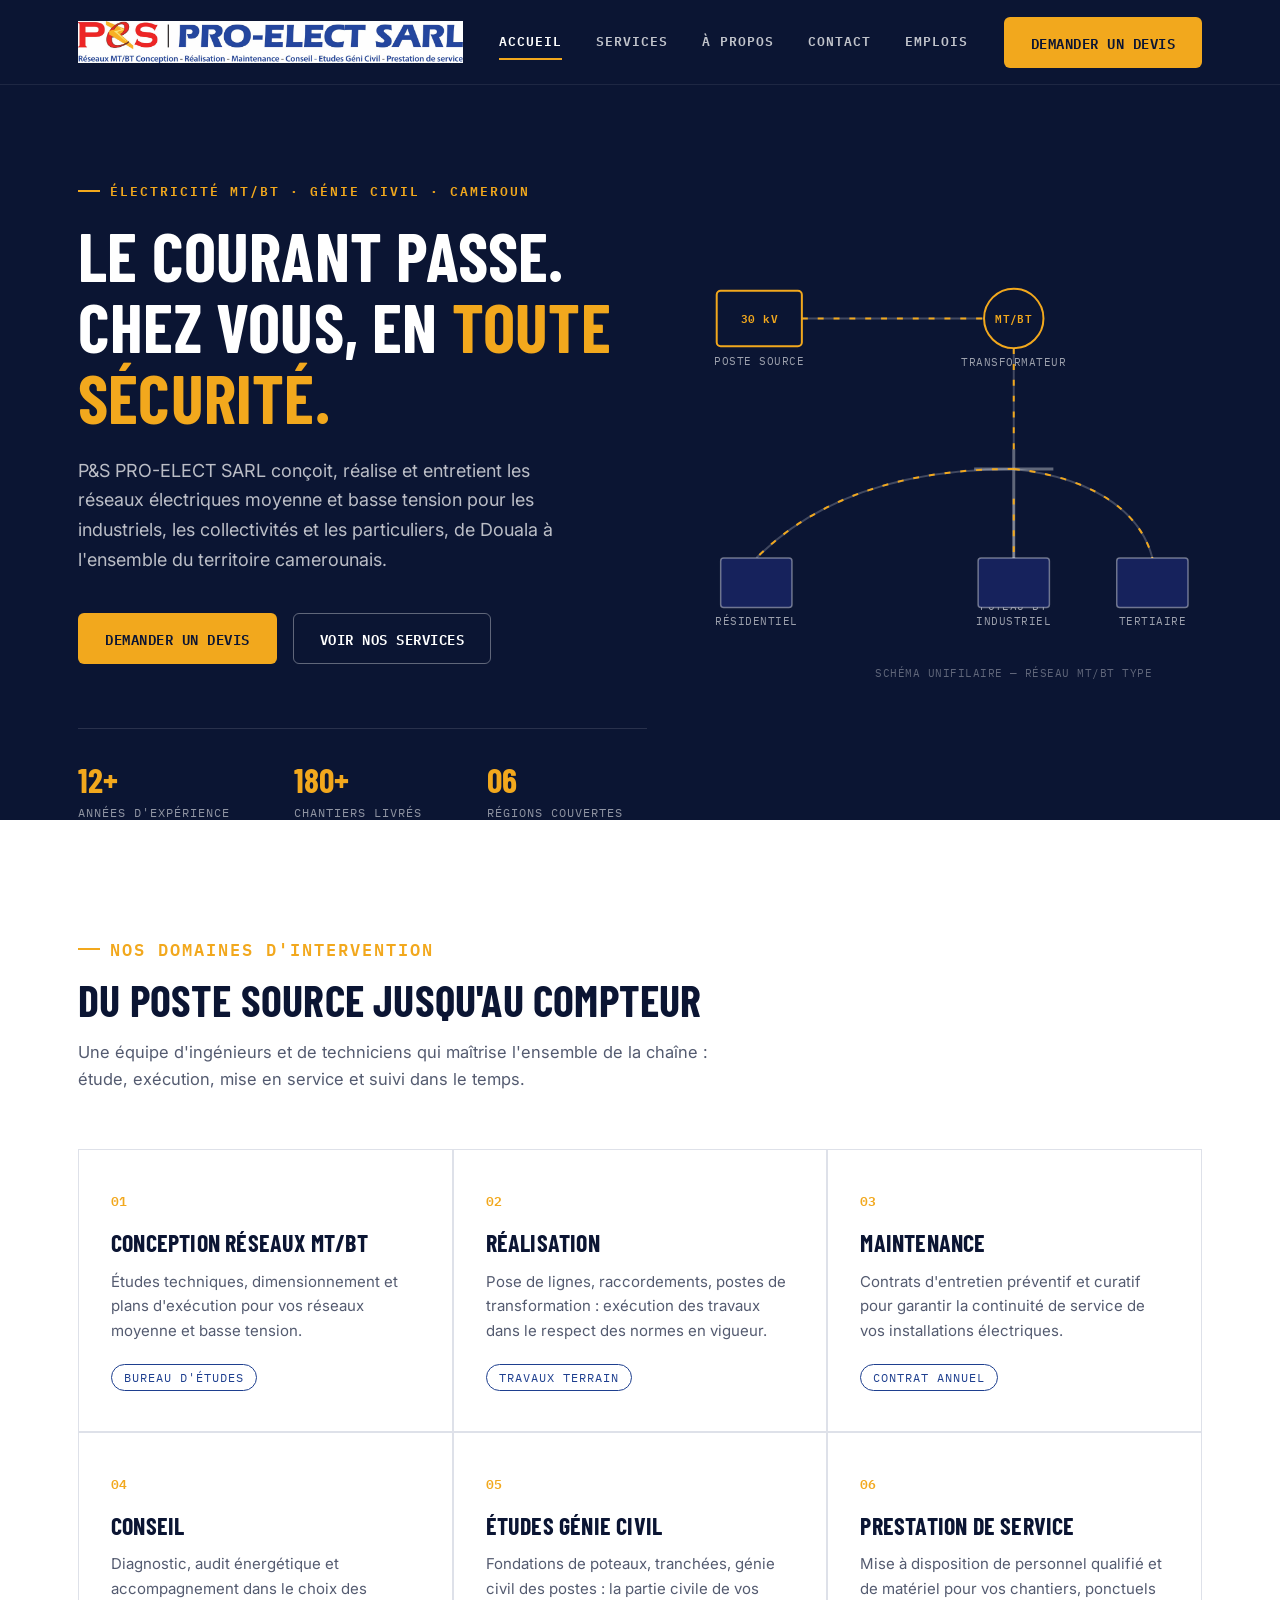
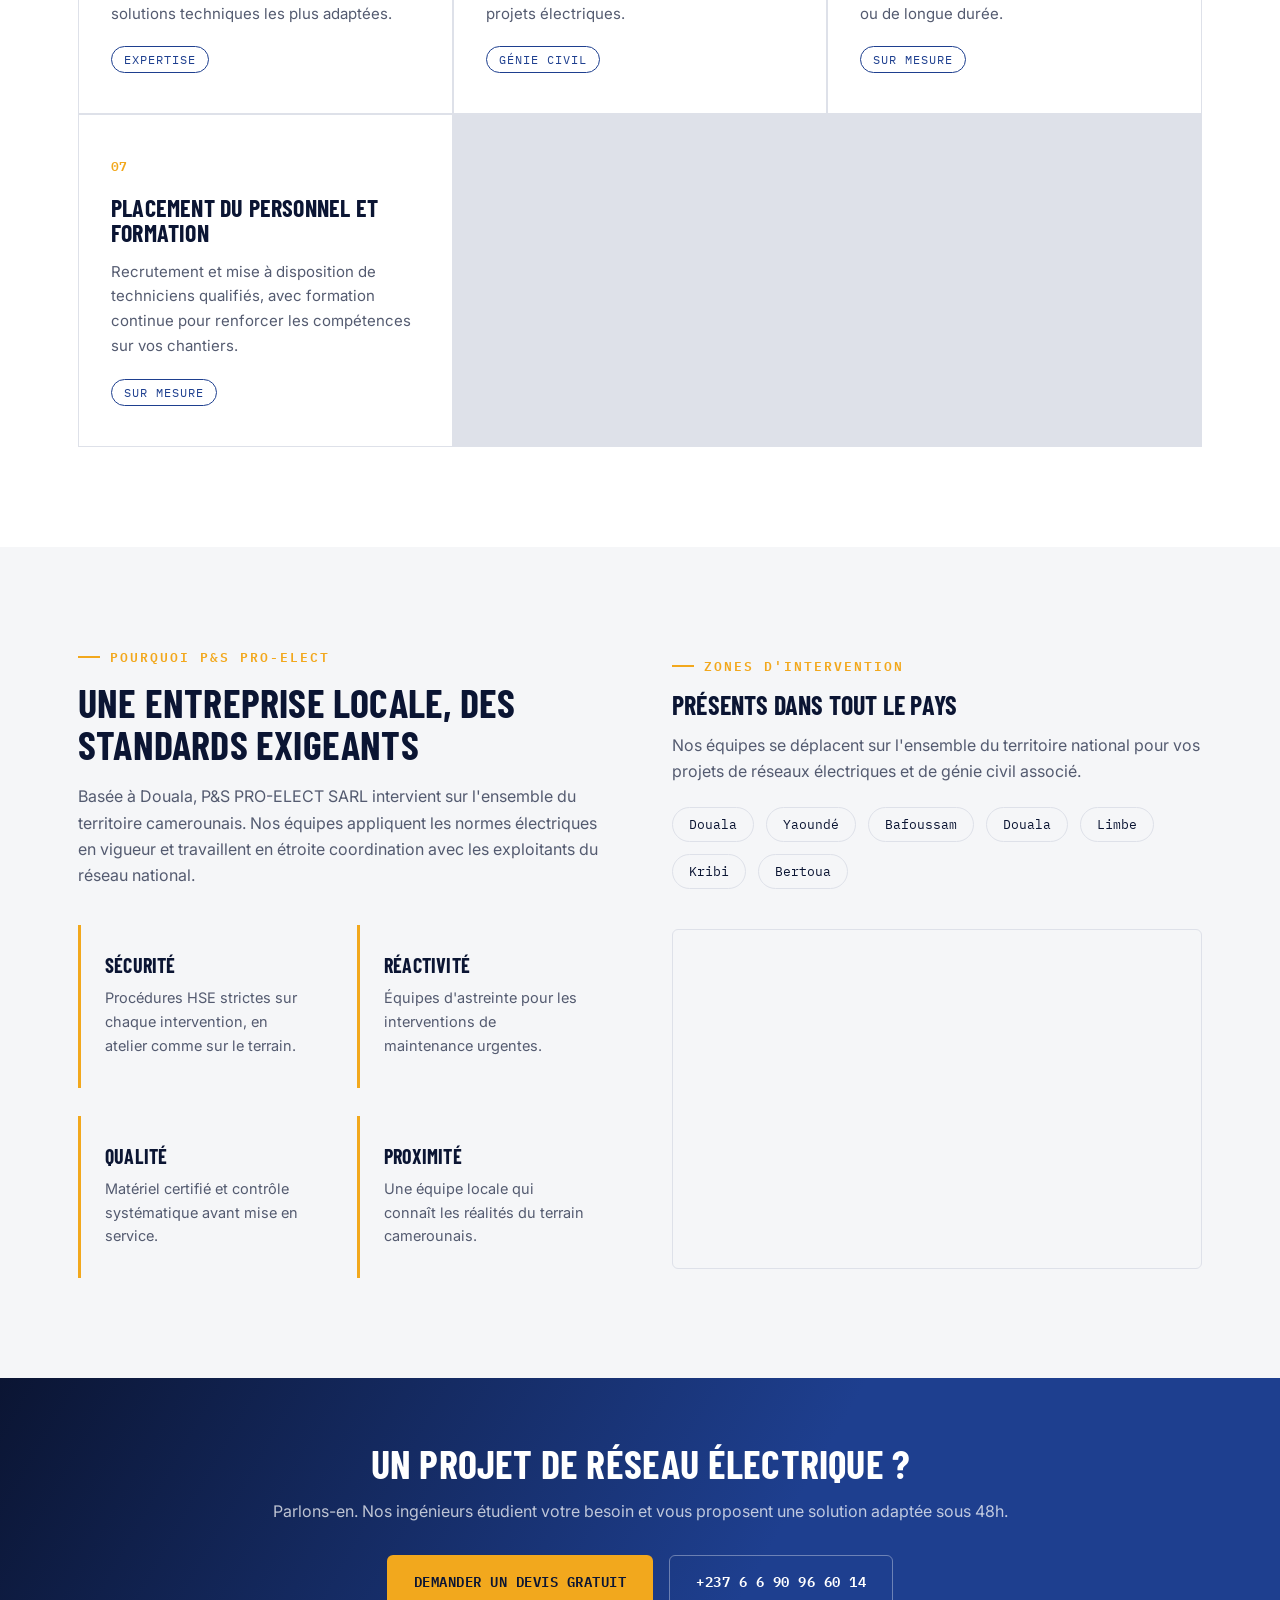
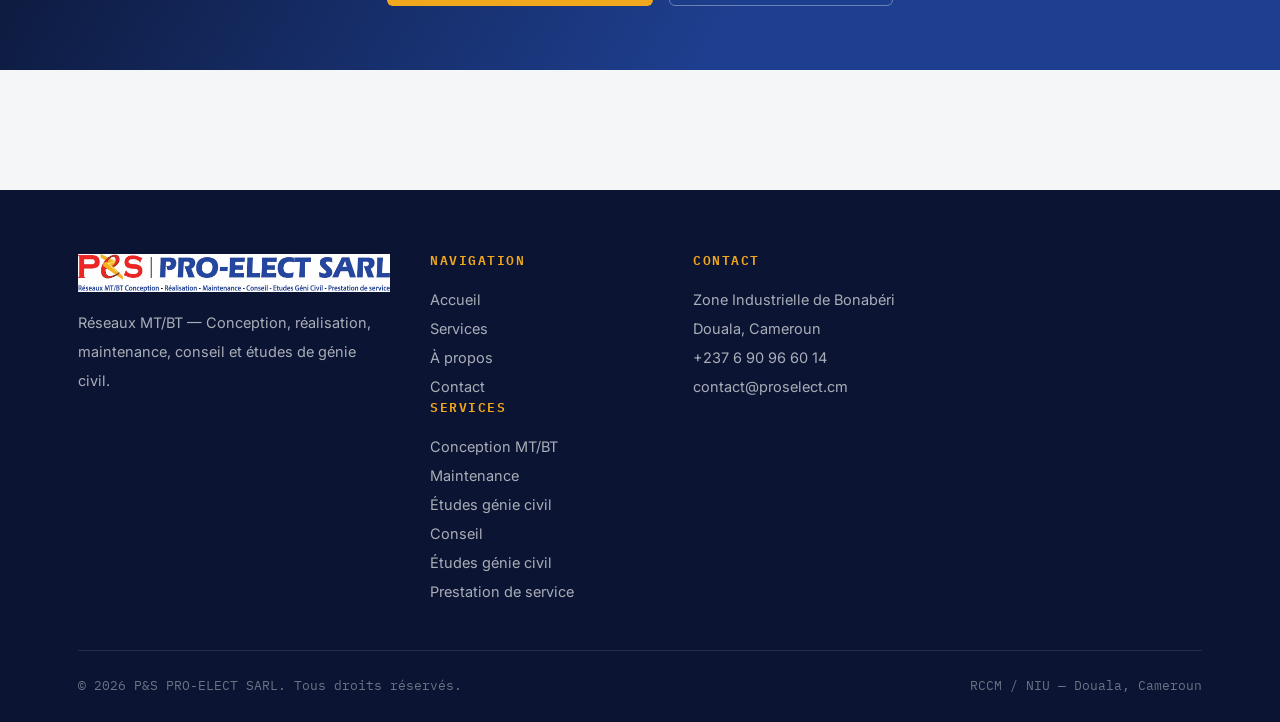
==== commit f3aecb06: "Changes to be committed: 	modified:   index.html" ====
--- a/index.html
+++ b/index.html
@@ -152,6 +152,12 @@
         <p>Mise à disposition de personnel qualifié et de matériel pour vos chantiers, ponctuels ou de longue durée.</p>
         <span class="tag">Sur mesure</span>
       </div>
+      <div class="service-card">
+        <span class="service-num">07</span>
+        <h3>Placement du personnel et formation</h3>
+        <p>Recrutement et mise à disposition de techniciens qualifiés, avec formation continue pour renforcer les compétences sur vos chantiers.</p>
+        <span class="tag">Sur mesure</span>
+      </div>
     </div>
   </div>
 </section>
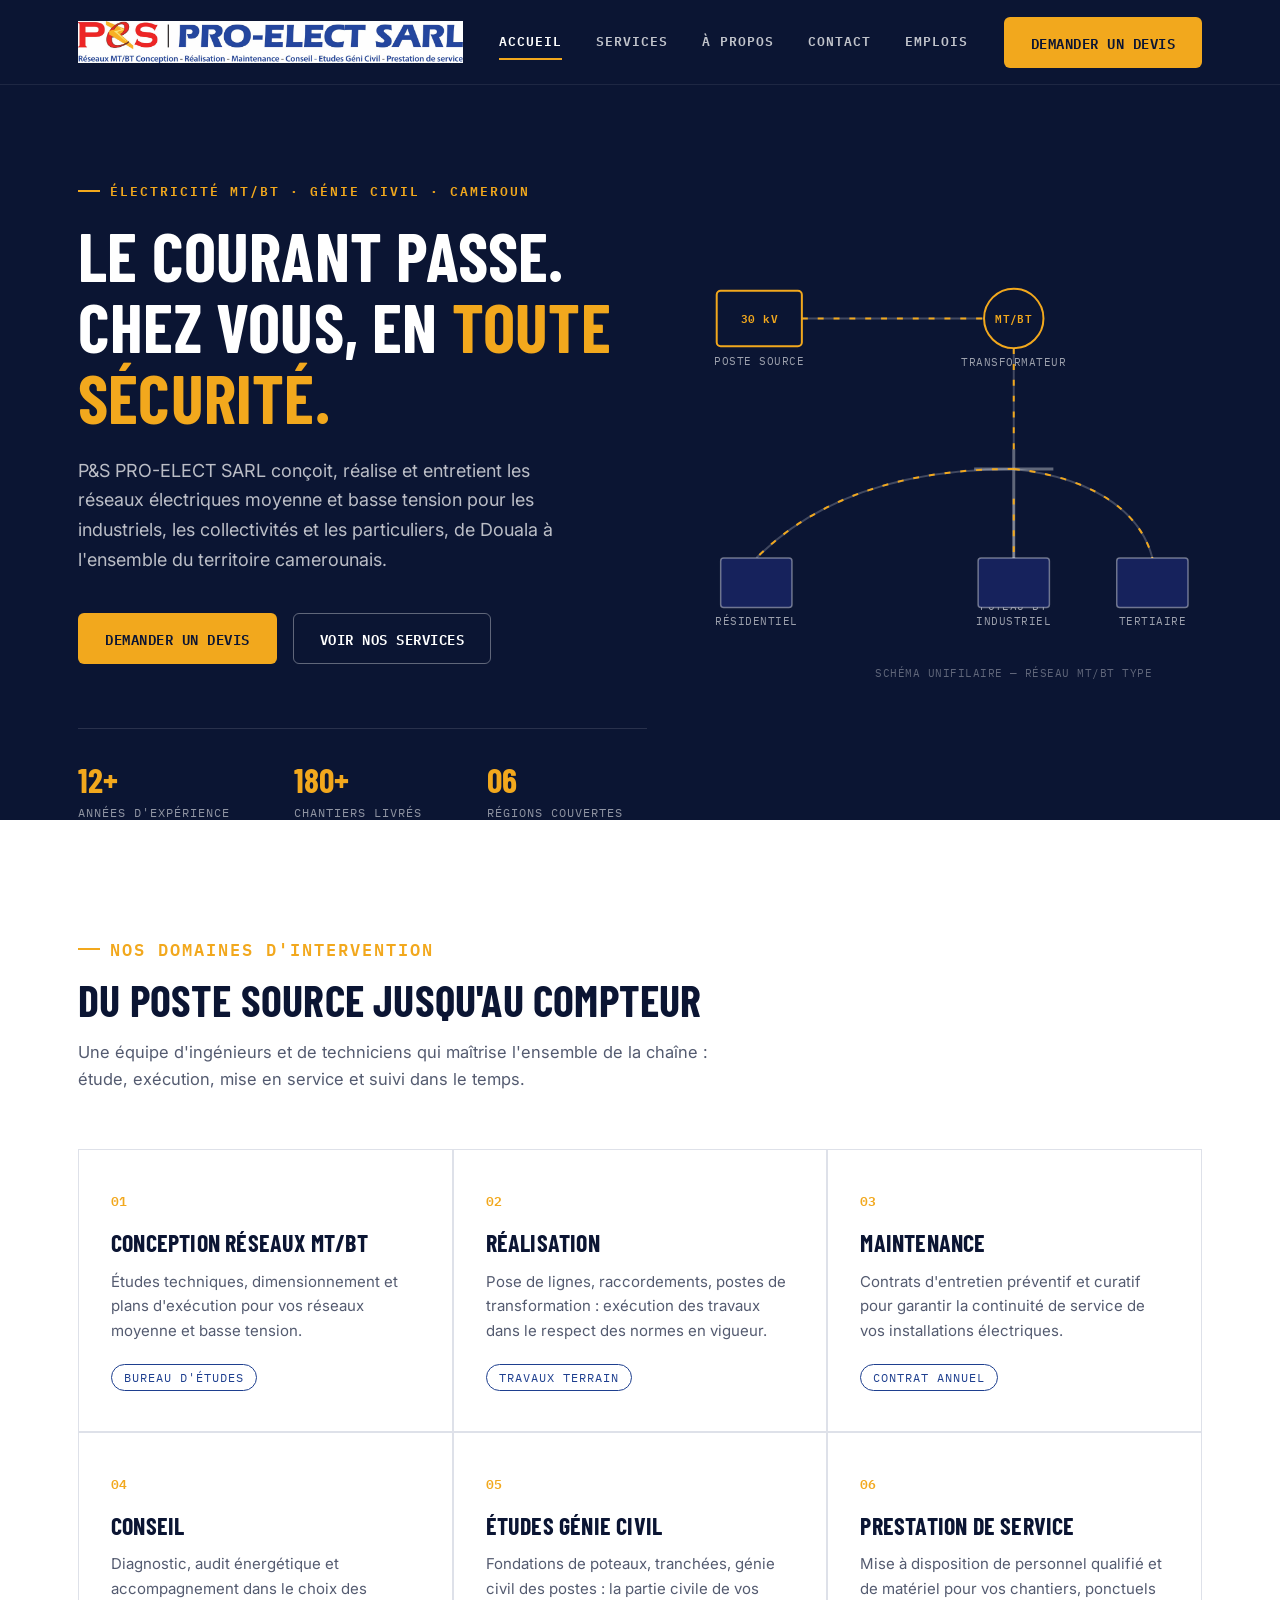
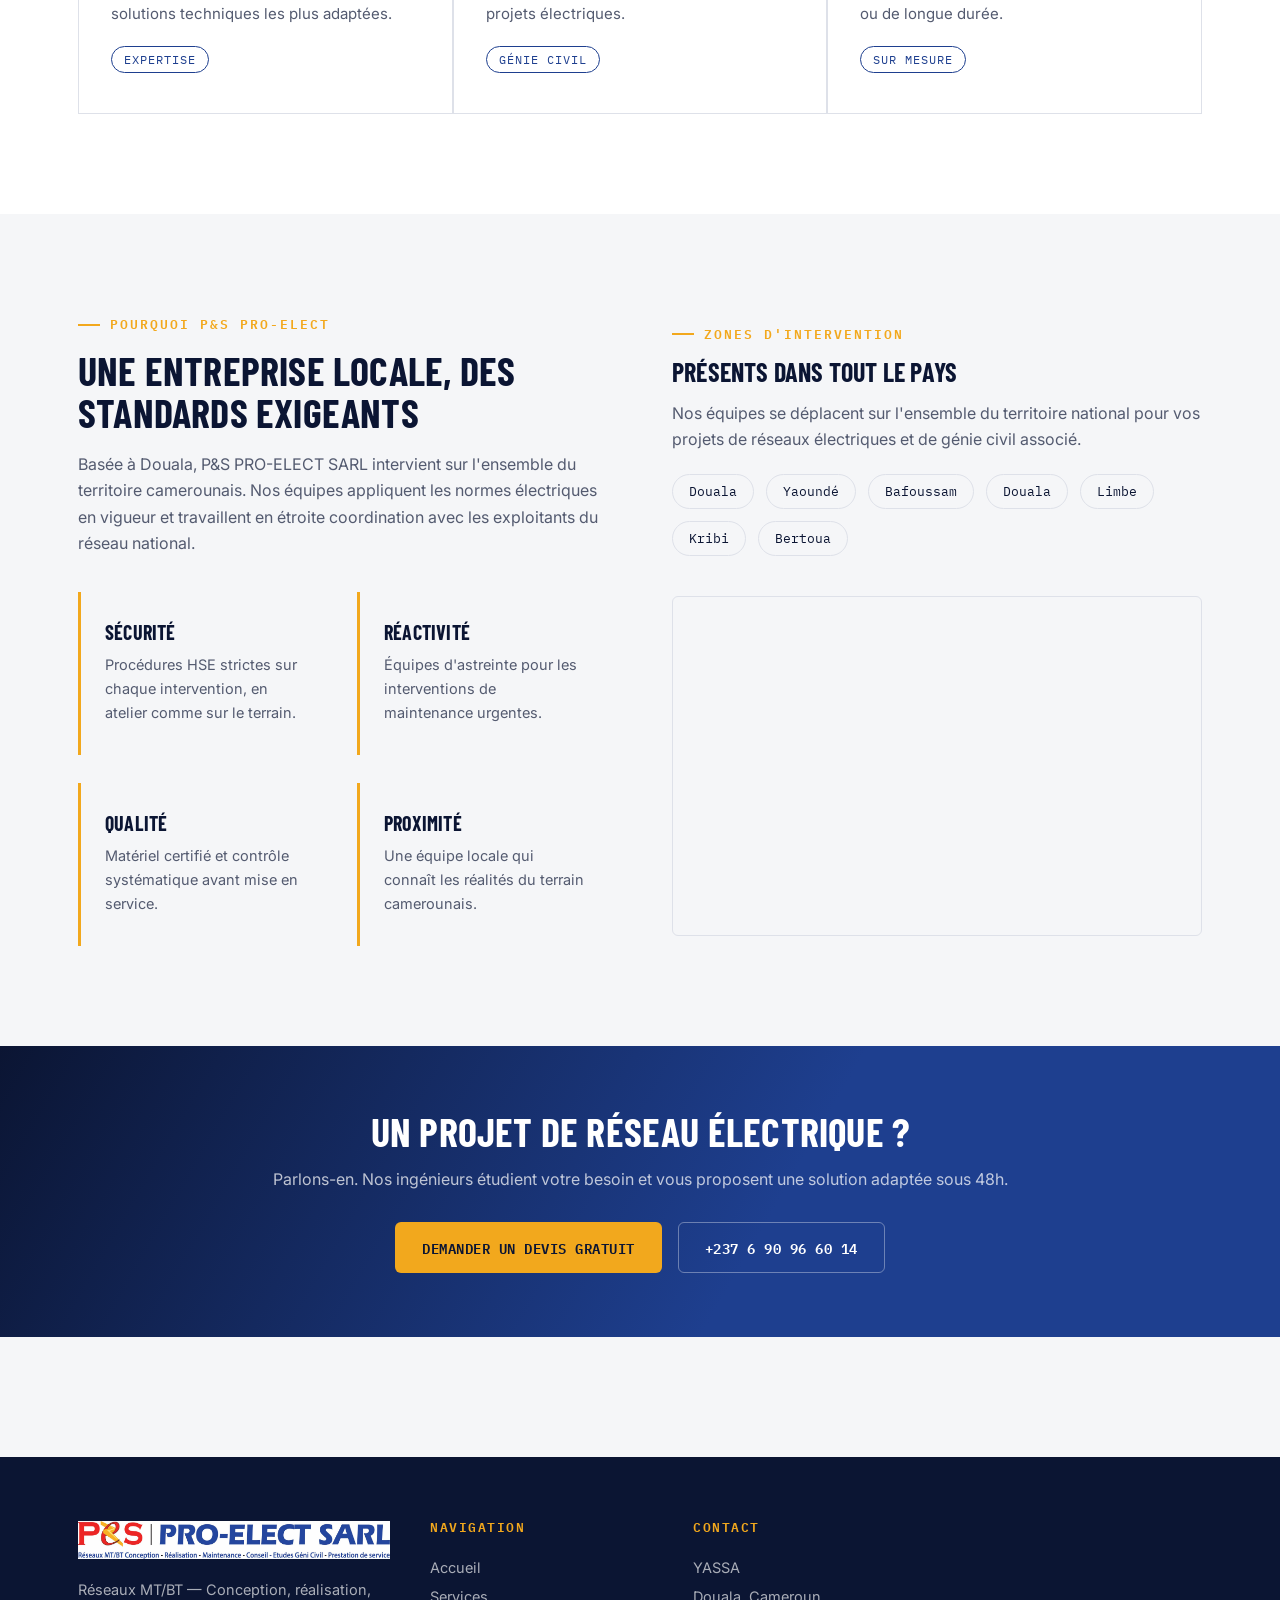
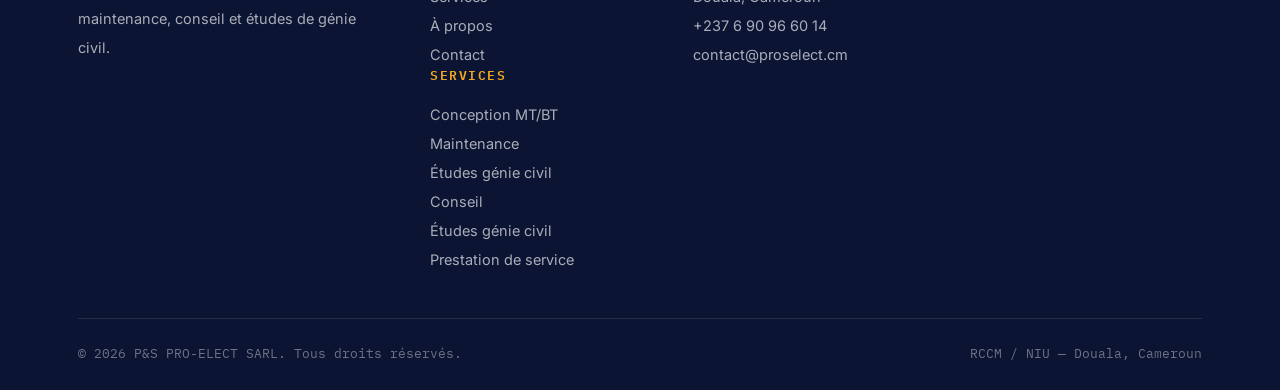
==== commit c231f7a7: "modified:   apropos.html 	modified:   contact.html 	modified:   emplois.html 	modified:   index.html" ====
--- a/index.html
+++ b/index.html
@@ -1,4 +1,5 @@
 <!DOCTYPE html>
+
 <html lang="fr">
 <head>
 <meta charset="UTF-8">
@@ -152,12 +153,6 @@
         <p>Mise à disposition de personnel qualifié et de matériel pour vos chantiers, ponctuels ou de longue durée.</p>
         <span class="tag">Sur mesure</span>
       </div>
-      <div class="service-card">
-        <span class="service-num">07</span>
-        <h3>Placement du personnel et formation</h3>
-        <p>Recrutement et mise à disposition de techniciens qualifiés, avec formation continue pour renforcer les compétences sur vos chantiers.</p>
-        <span class="tag">Sur mesure</span>
-      </div>
     </div>
   </div>
 </section>
@@ -215,7 +210,7 @@
     <p>Parlons-en. Nos ingénieurs étudient votre besoin et vous proposent une solution adaptée sous 48h.</p>
     <div class="hero-actions">
       <a href="contact.html" class="btn btn-primary">Demander un devis gratuit</a>
-      <a href="tel:+23766 90 96 60 14" class="btn btn-ghost">+237 6 6 90 96 60 14</a>
+      <a href="tel:+2376 90 96 60 14" class="btn btn-ghost">+237 6  90 96 60 14</a>
     </div>
   </div>
 </section>
@@ -245,7 +240,7 @@
       </div>
       <div>
         <h4>Contact</h4>
-        <p>Zone Industrielle de Bonabéri<br>Douala, Cameroun</p>
+        <p>YASSA <br>Douala, Cameroun</p>
         <p>+237 6 90 96 60 14</p>
         <p>contact@proselect.cm</p>
       </div>
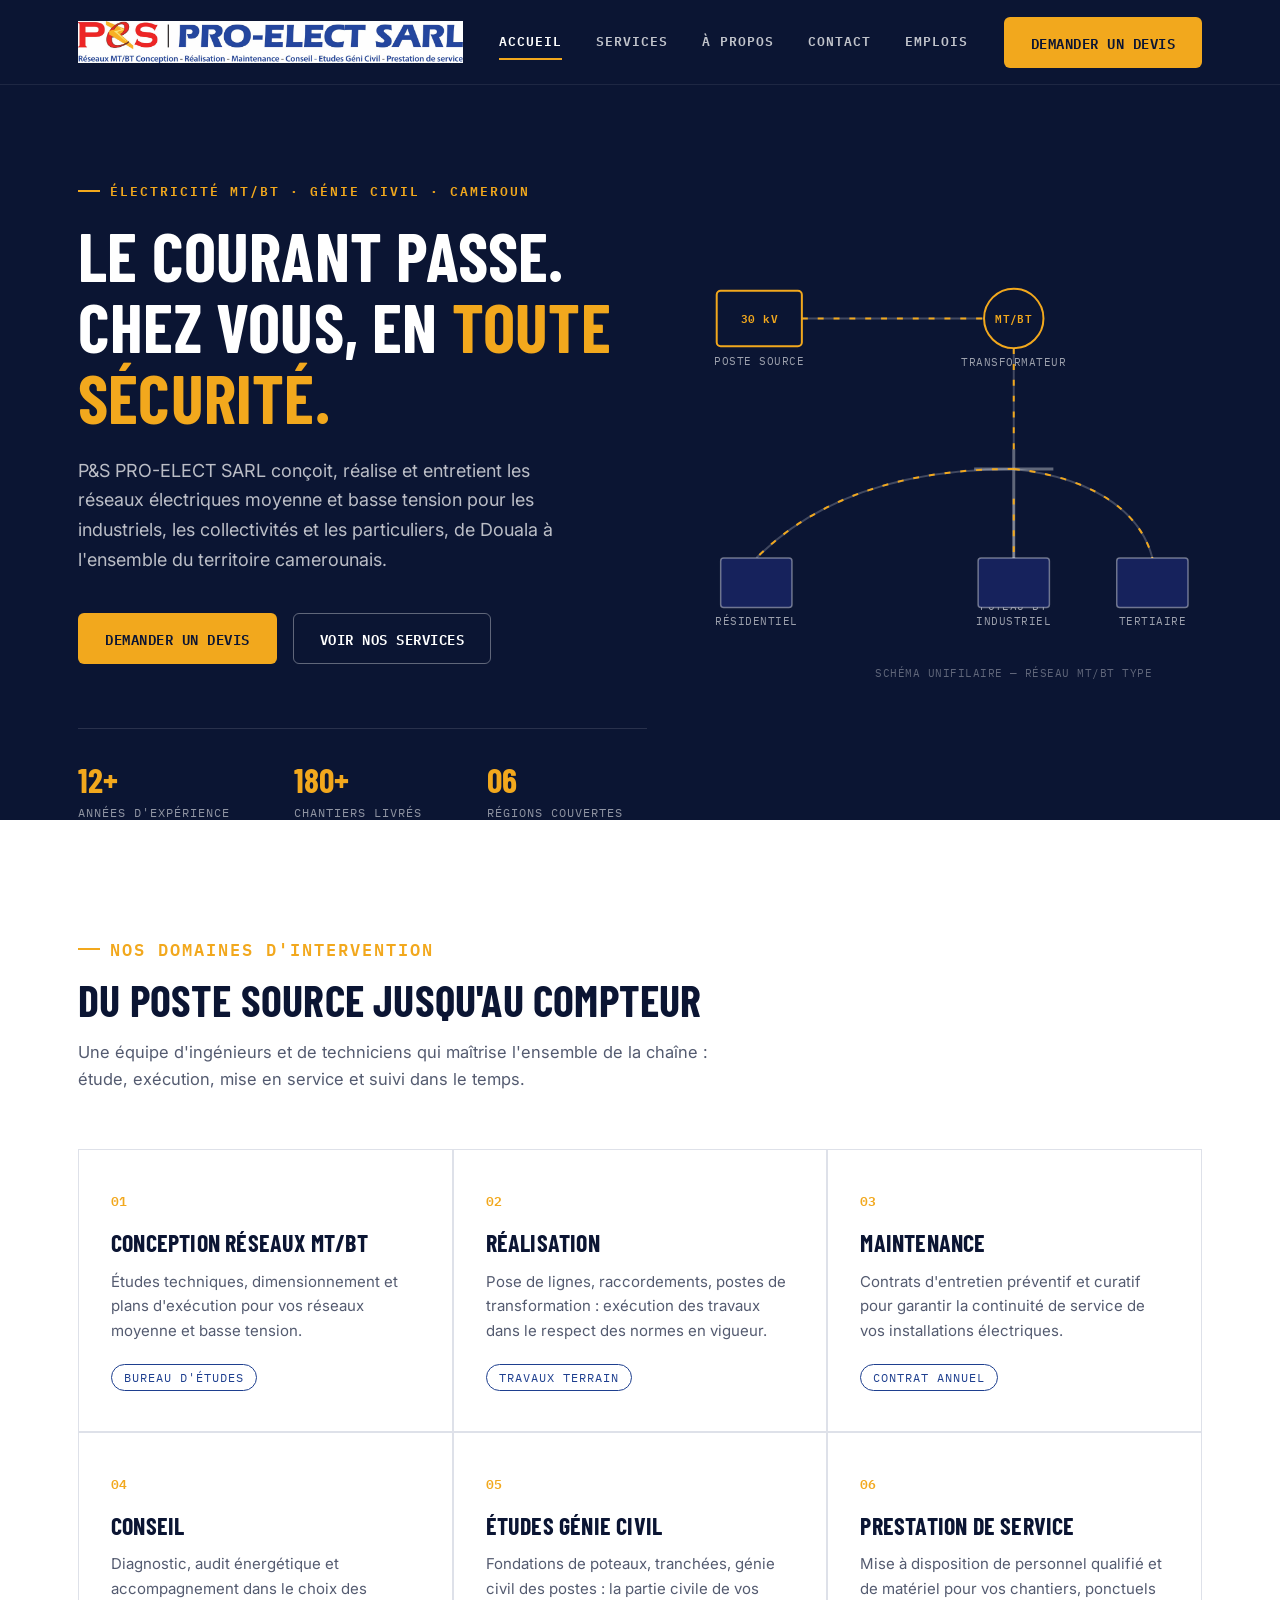
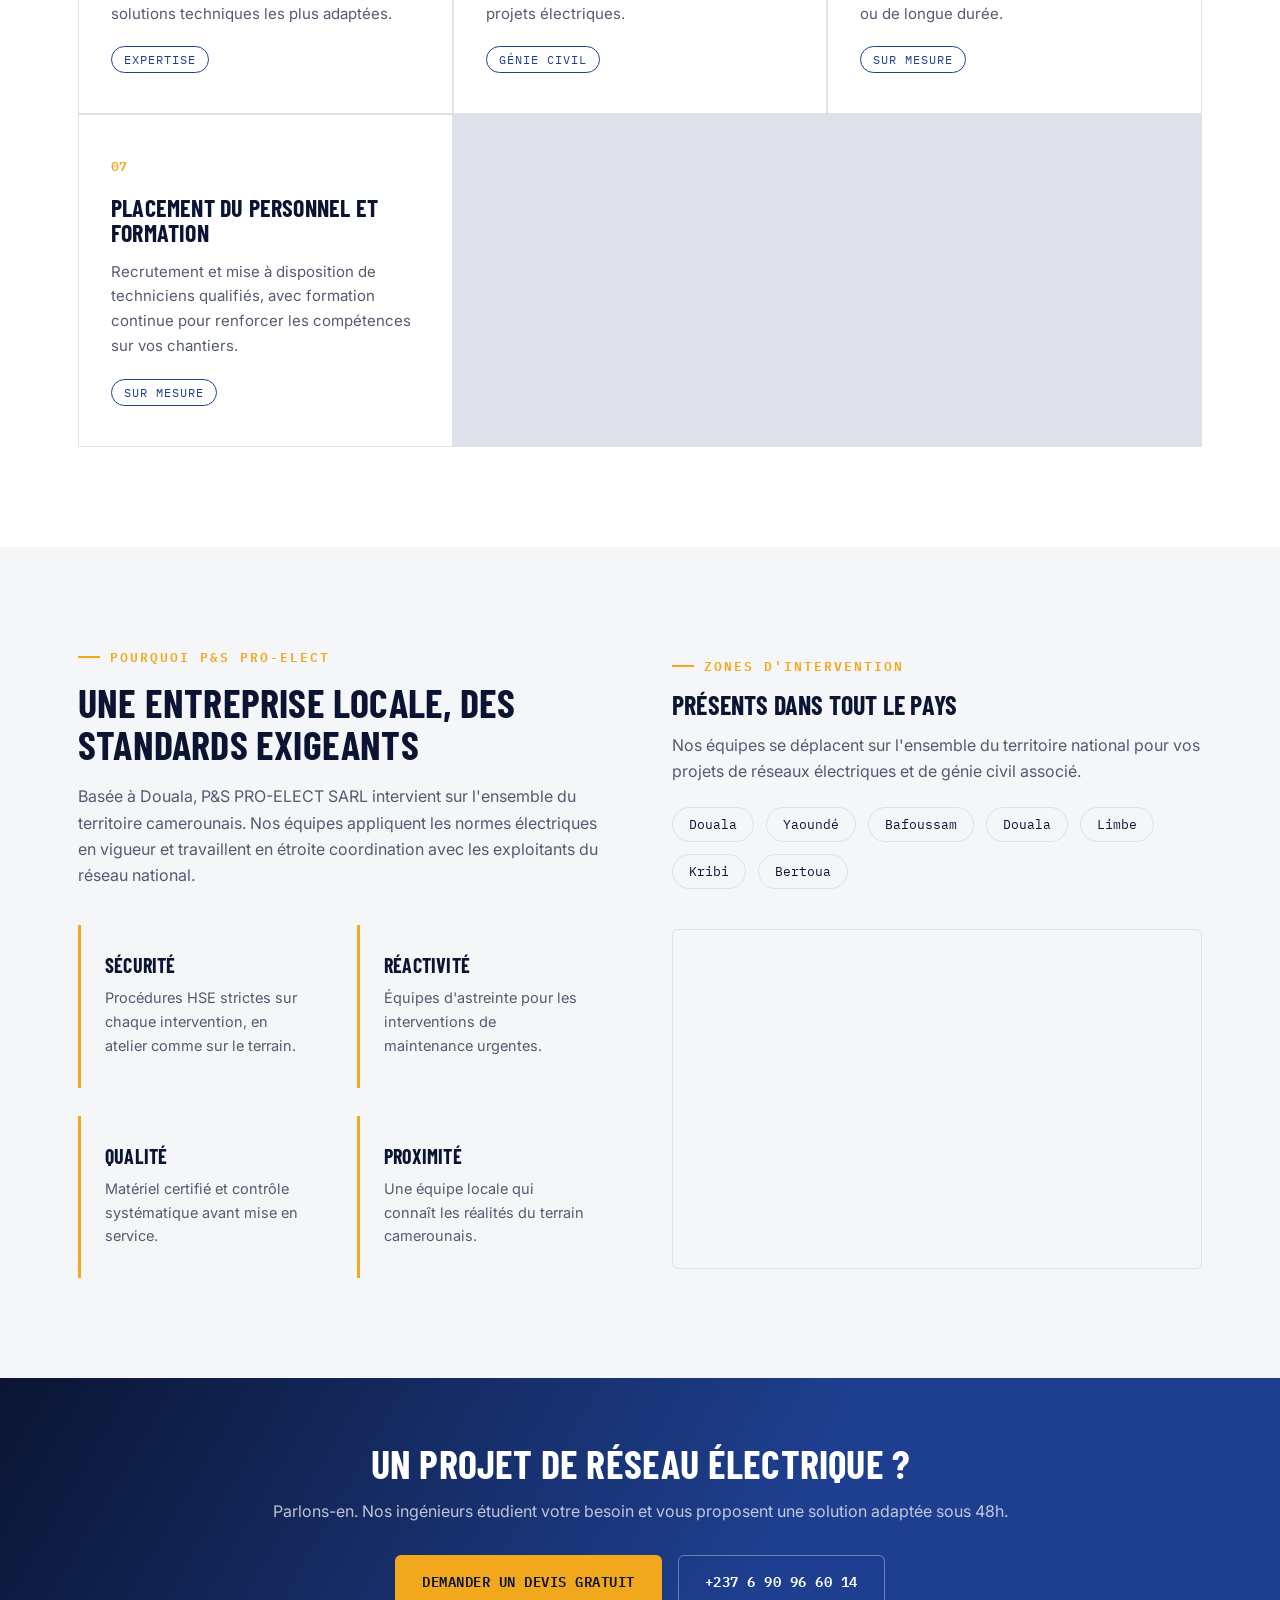
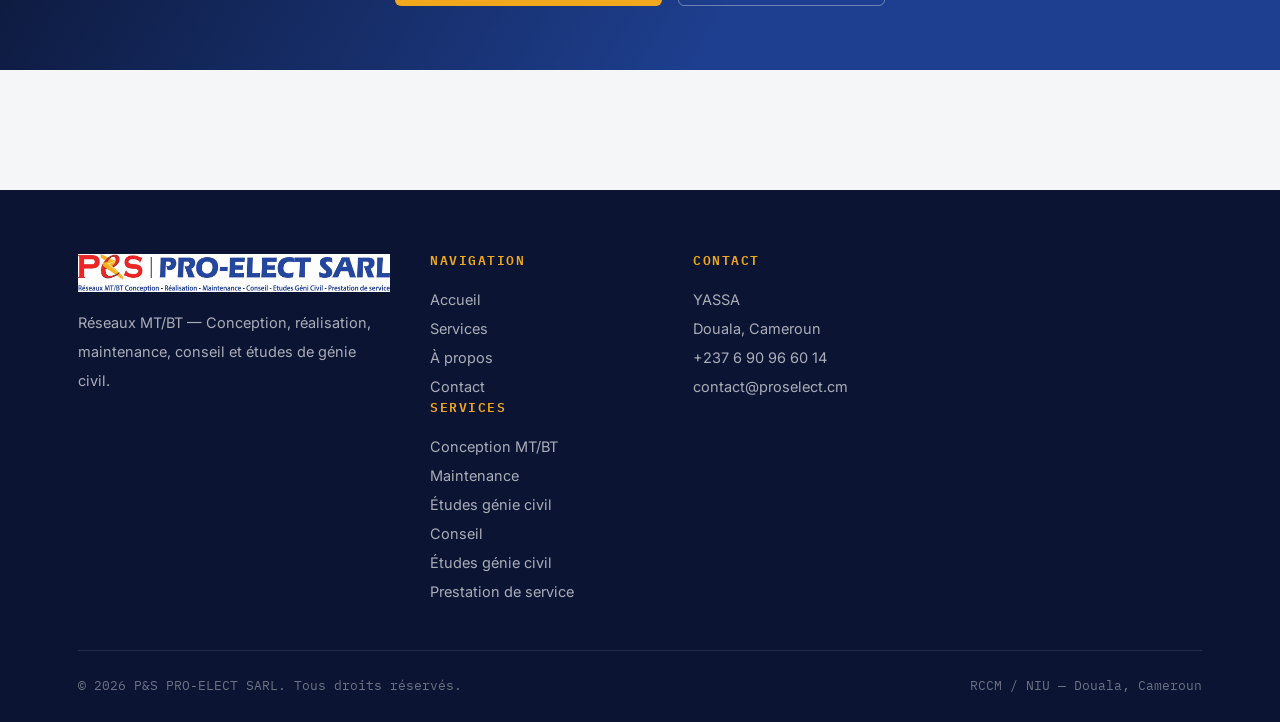
==== commit 5d954b0a: "Merge branch 'main' of https://github.com/poboy-dev/pro-elect-sarl" ====
--- a/index.html
+++ b/index.html
@@ -153,6 +153,12 @@
         <p>Mise à disposition de personnel qualifié et de matériel pour vos chantiers, ponctuels ou de longue durée.</p>
         <span class="tag">Sur mesure</span>
       </div>
+      <div class="service-card">
+        <span class="service-num">07</span>
+        <h3>Placement du personnel et formation</h3>
+        <p>Recrutement et mise à disposition de techniciens qualifiés, avec formation continue pour renforcer les compétences sur vos chantiers.</p>
+        <span class="tag">Sur mesure</span>
+      </div>
     </div>
   </div>
 </section>
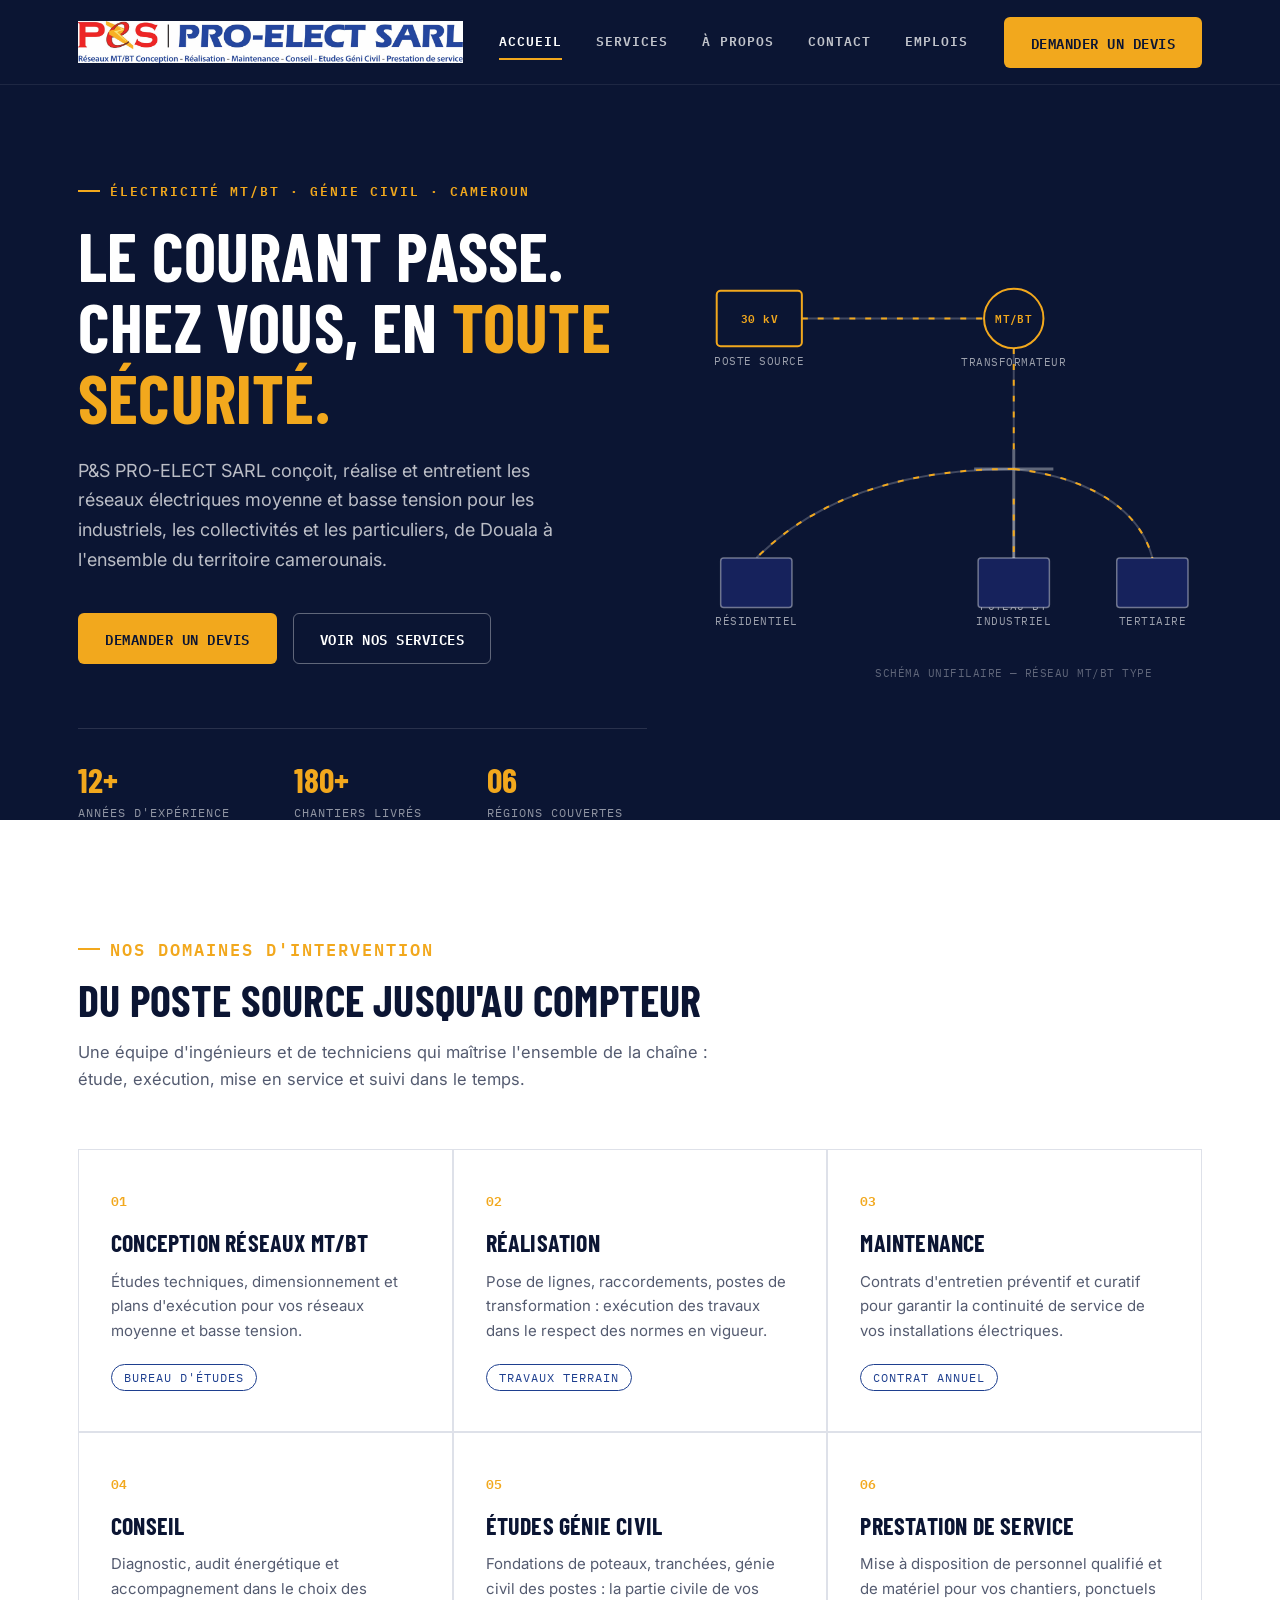
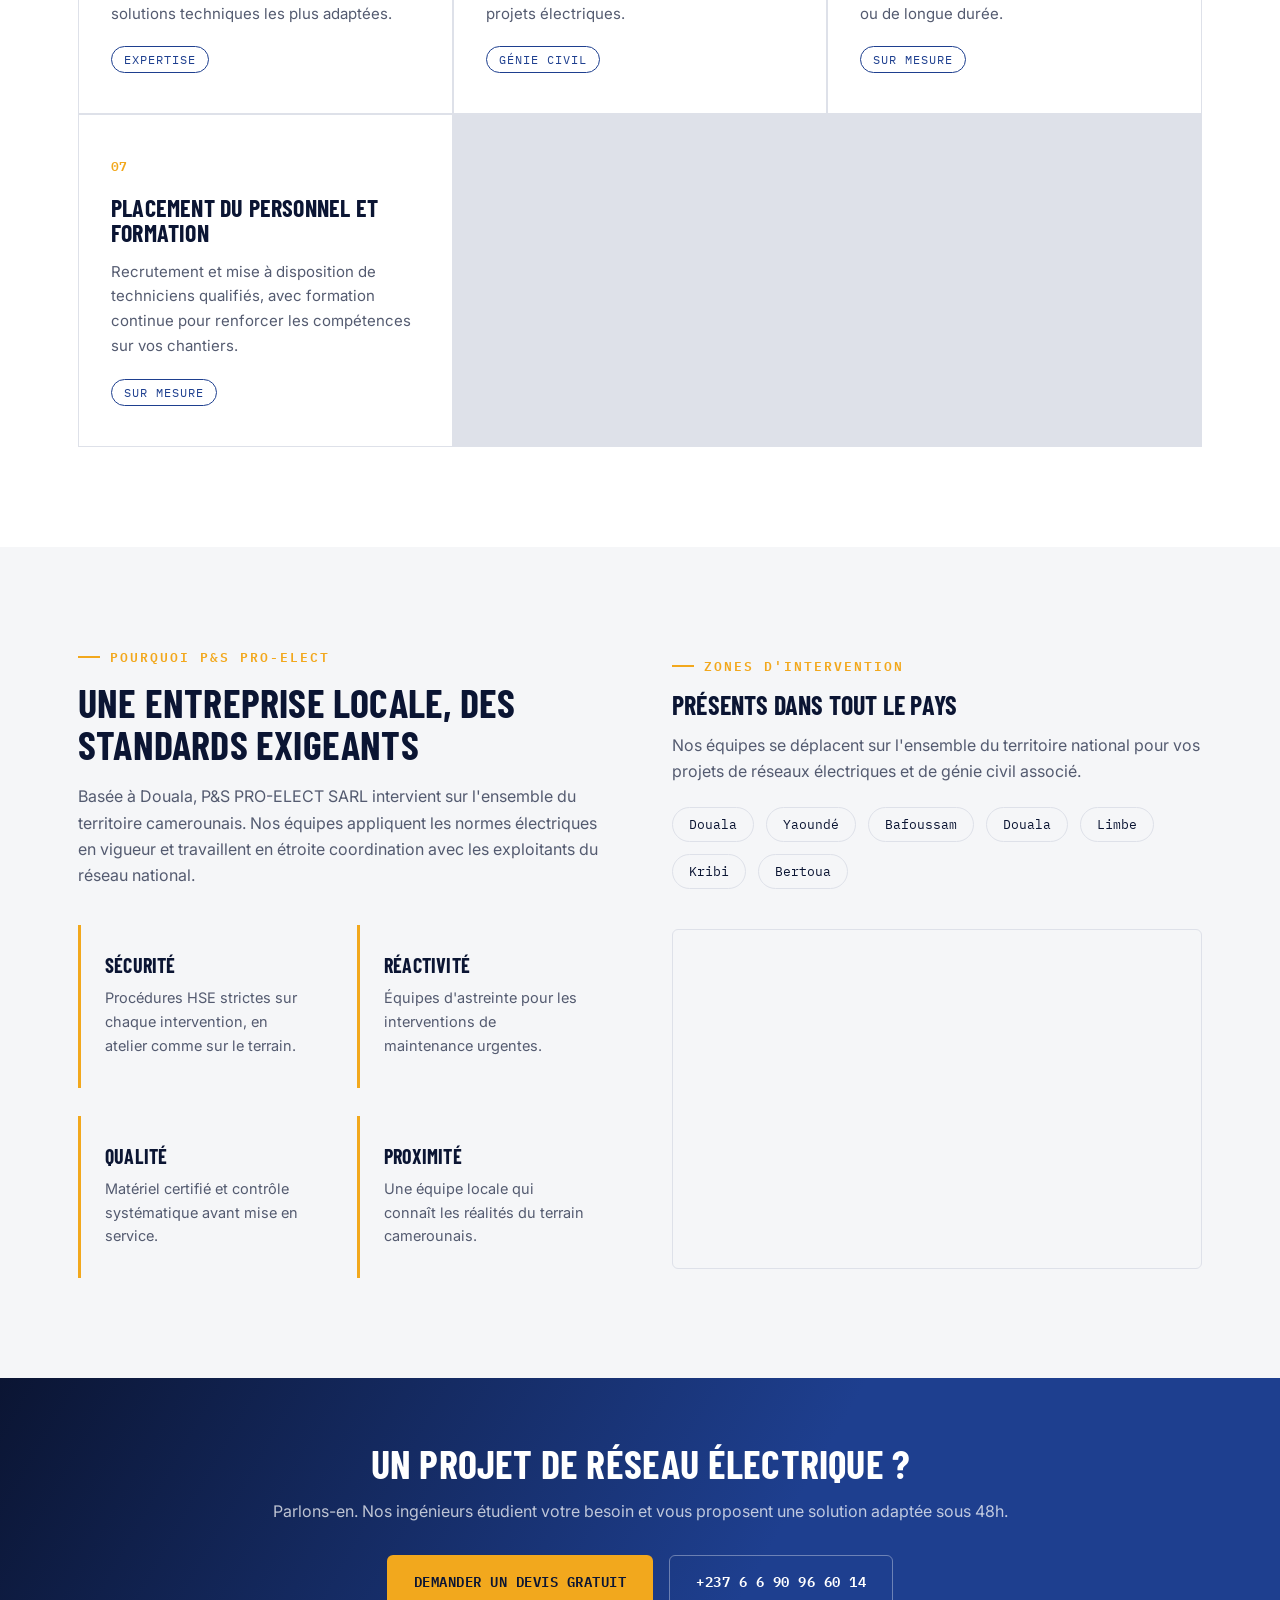
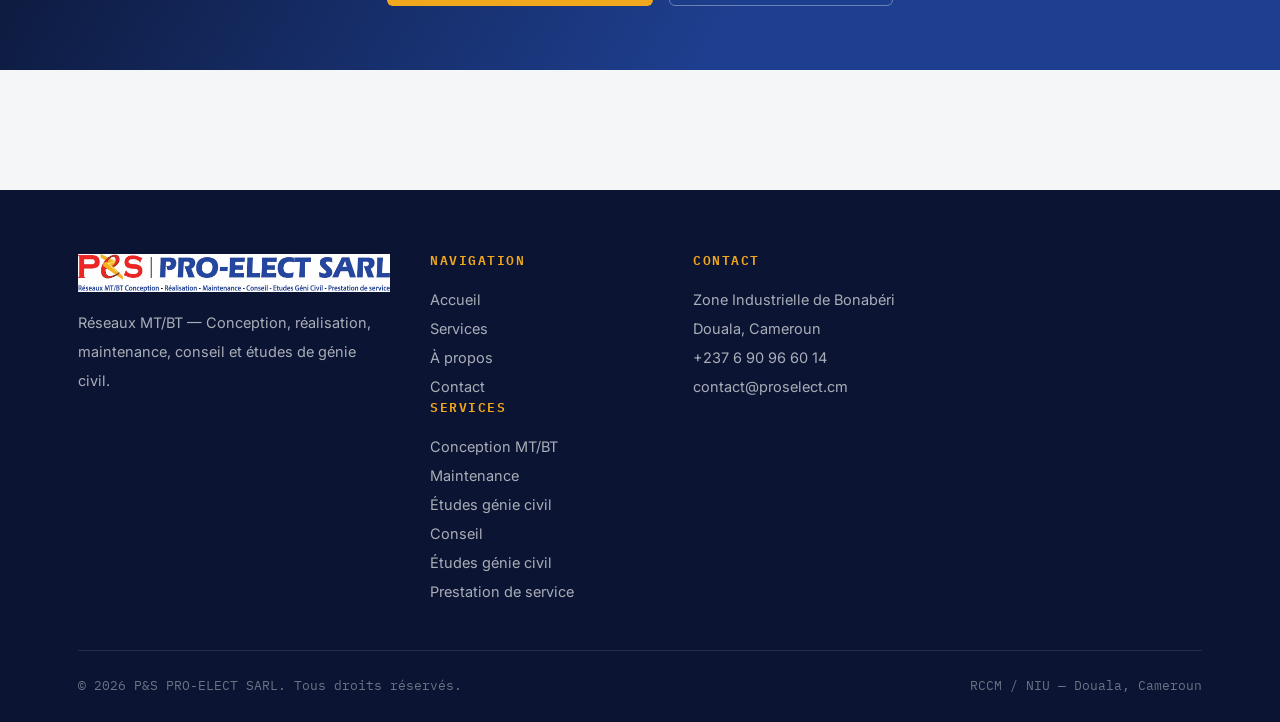
==== commit 9aa6a2e0: "Changes to be committed: 	modified:   emplois.html 	modified:   index.html 	modified:   styles.css" ====
--- a/index.html
+++ b/index.html
@@ -1,5 +1,4 @@
 <!DOCTYPE html>
-
 <html lang="fr">
 <head>
 <meta charset="UTF-8">
@@ -153,12 +152,12 @@
         <p>Mise à disposition de personnel qualifié et de matériel pour vos chantiers, ponctuels ou de longue durée.</p>
         <span class="tag">Sur mesure</span>
       </div>
-      <div class="service-card">
+      <a href="emplois.html#domaines" class="service-card service-card-link">
         <span class="service-num">07</span>
         <h3>Placement du personnel et formation</h3>
         <p>Recrutement et mise à disposition de techniciens qualifiés, avec formation continue pour renforcer les compétences sur vos chantiers.</p>
         <span class="tag">Sur mesure</span>
-      </div>
+      </a>
     </div>
   </div>
 </section>
@@ -216,7 +215,7 @@
     <p>Parlons-en. Nos ingénieurs étudient votre besoin et vous proposent une solution adaptée sous 48h.</p>
     <div class="hero-actions">
       <a href="contact.html" class="btn btn-primary">Demander un devis gratuit</a>
-      <a href="tel:+2376 90 96 60 14" class="btn btn-ghost">+237 6  90 96 60 14</a>
+      <a href="tel:+23766 90 96 60 14" class="btn btn-ghost">+237 6 6 90 96 60 14</a>
     </div>
   </div>
 </section>
@@ -246,7 +245,7 @@
       </div>
       <div>
         <h4>Contact</h4>
-        <p>YASSA <br>Douala, Cameroun</p>
+        <p>Zone Industrielle de Bonabéri<br>Douala, Cameroun</p>
         <p>+237 6 90 96 60 14</p>
         <p>contact@proselect.cm</p>
       </div>
--- a/styles.css
+++ b/styles.css
@@ -358,6 +358,11 @@
   transition: background .2s ease;
 }
 .service-card:hover{ background: var(--paper); }
+.service-card-link{
+  display:block;
+  color: inherit;
+}
+.service-card-link:hover{ text-decoration: none; }
 .service-num{
   font-family: var(--mono);
   font-size: 13px;
@@ -382,6 +387,29 @@
   border: 1px solid var(--blue);
   border-radius: 20px;
   padding: 5px 12px;
+}
+
+.domain-grid{
+  display:grid;
+  grid-template-columns: repeat(3, minmax(220px, 1fr));
+  gap: 20px;
+  margin-top: 24px;
+}
+.domain-card{
+  background: var(--white);
+  border: 1px solid var(--line);
+  border-radius: var(--radius);
+  padding: 28px 24px;
+}
+.domain-card h3{
+  font-size: 20px;
+  margin-bottom: 12px;
+  color: var(--navy-deep);
+}
+.domain-card p{
+  font-size: 15px;
+  line-height: 1.7;
+  color: var(--slate);
 }
 
 @media (max-width: 980px){
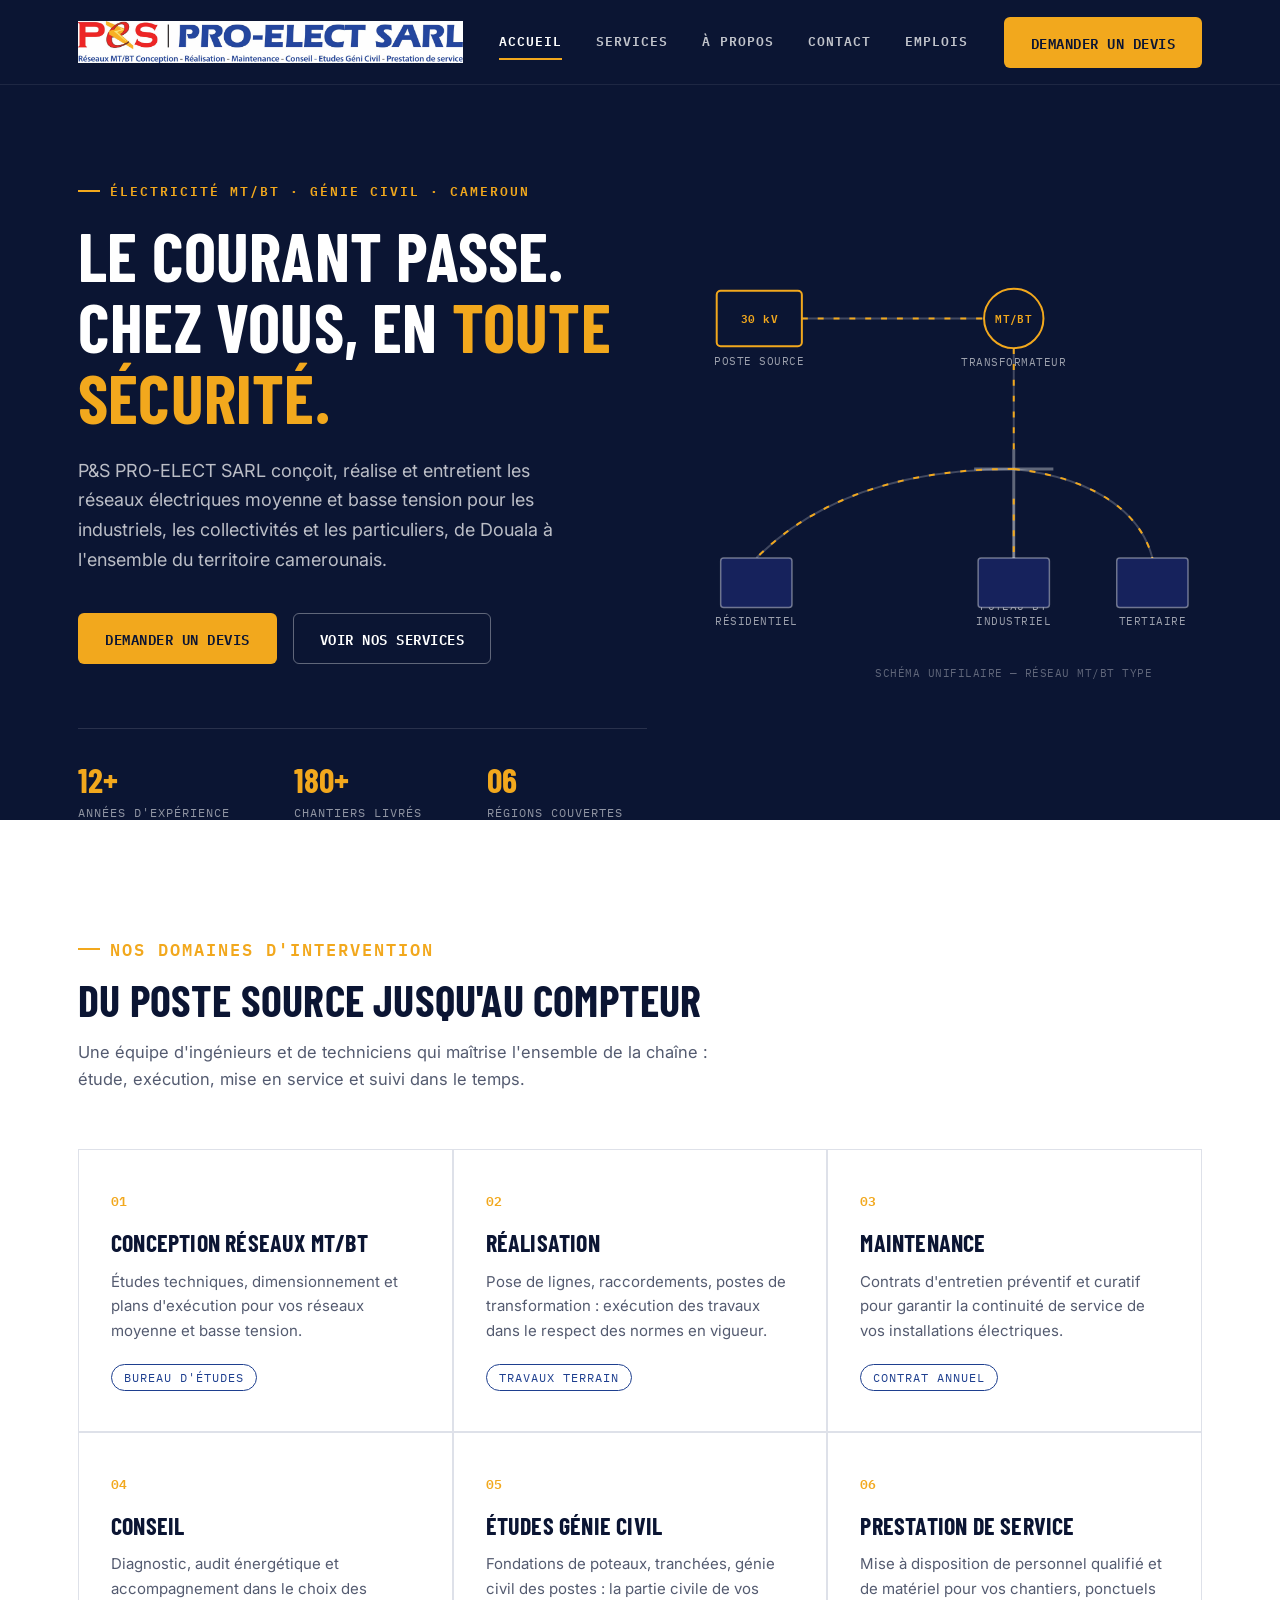
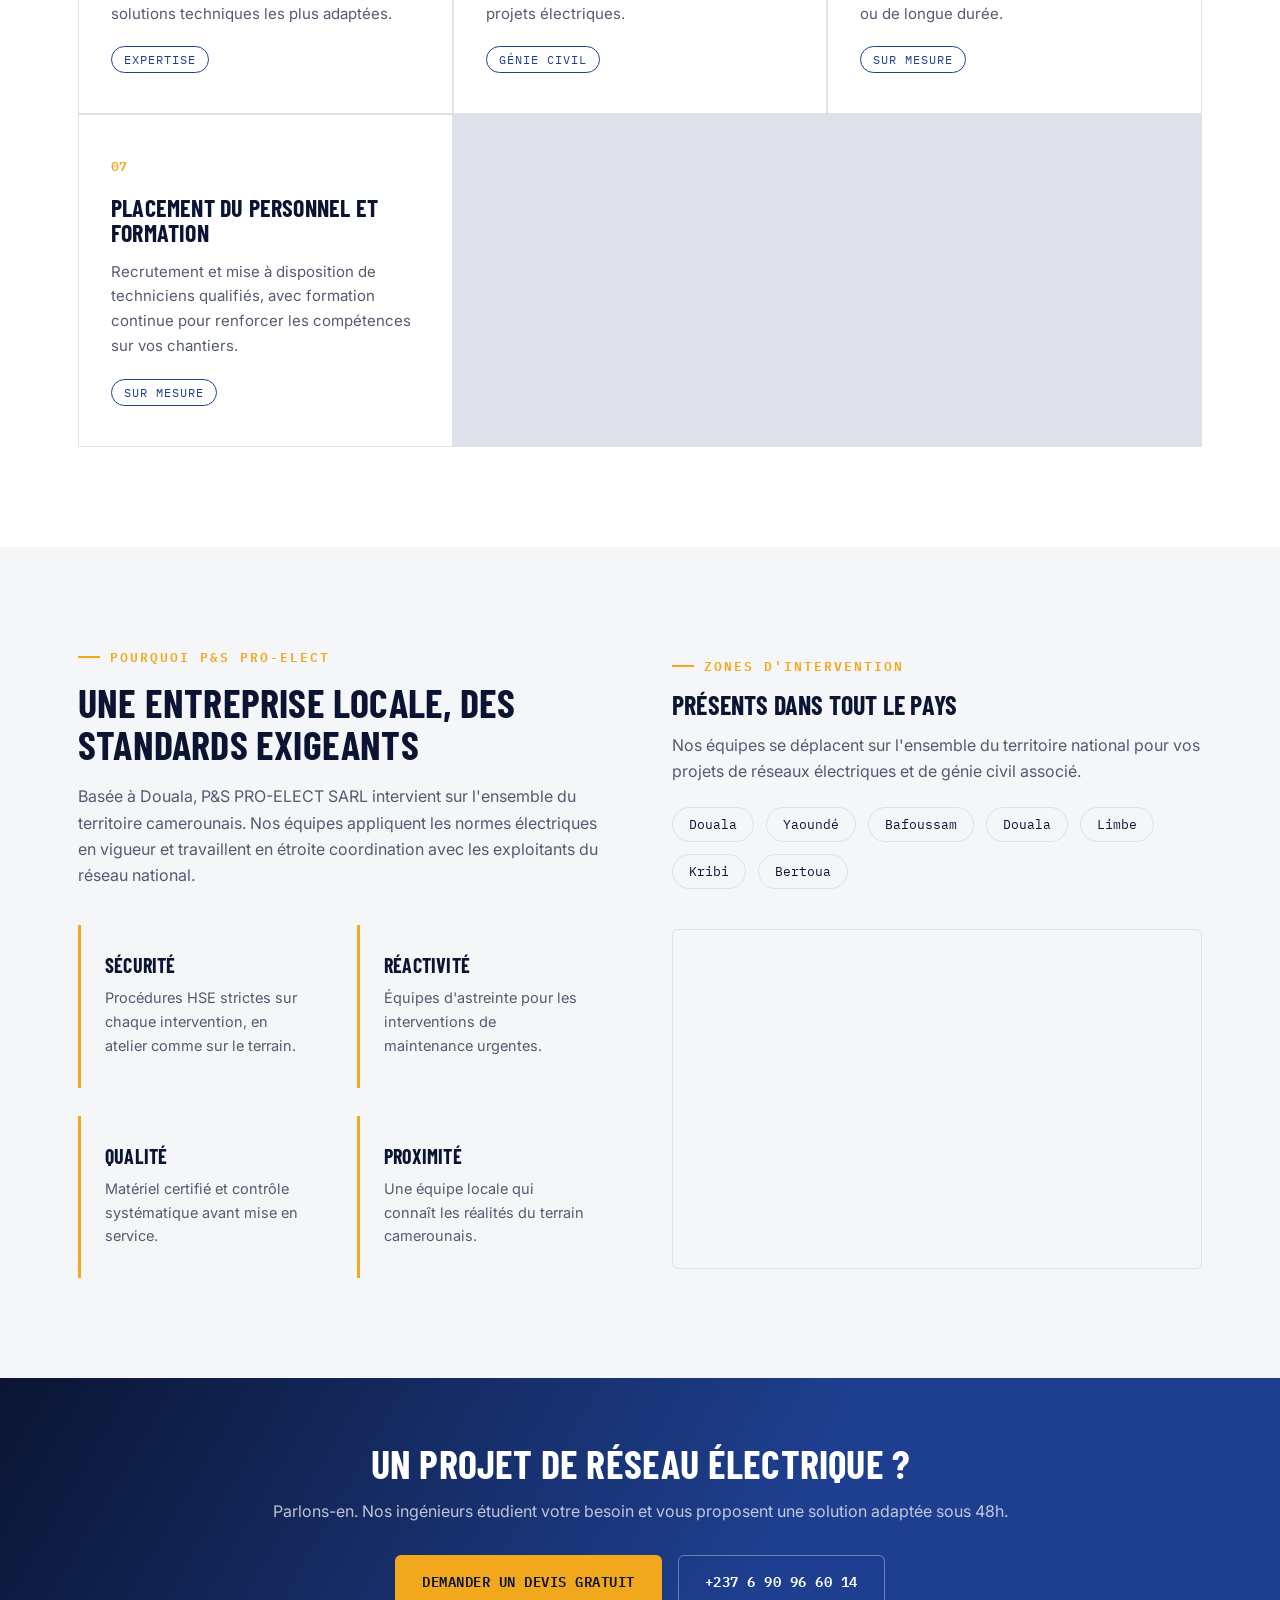
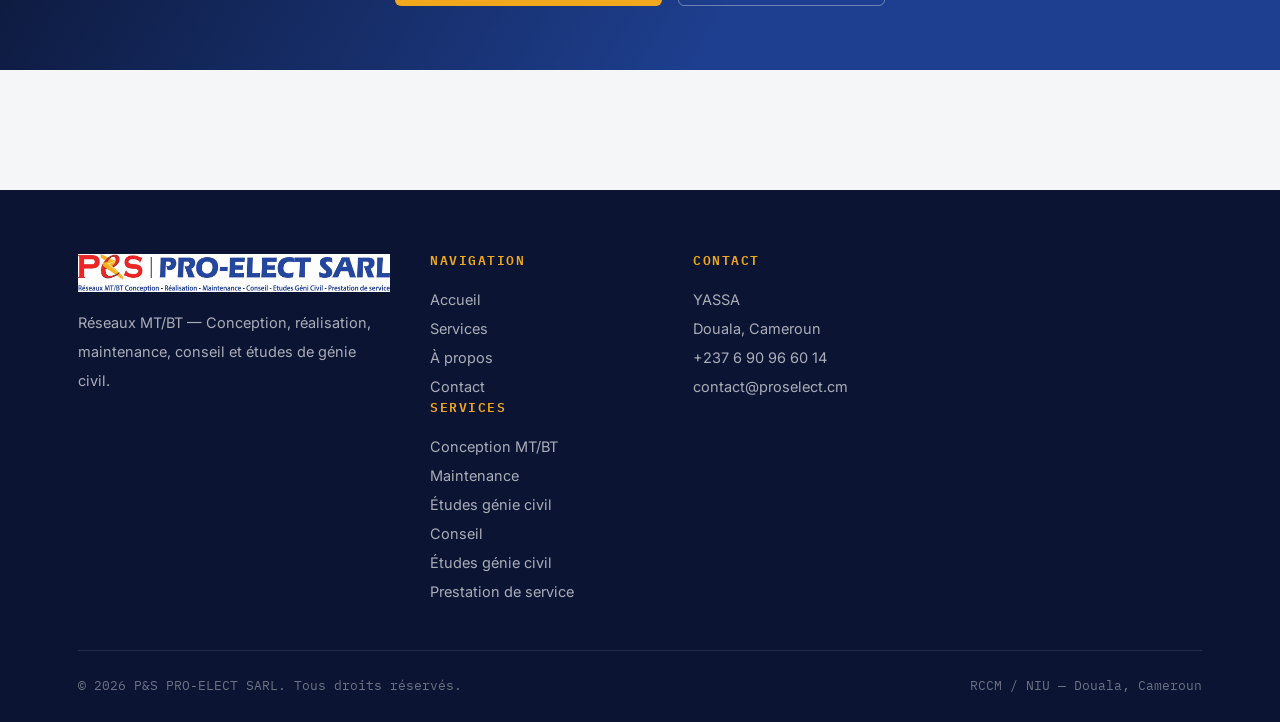
==== commit d60a88f3: "Merge branch 'main' of https://github.com/poboy-dev/pro-elect-sarl" ====
--- a/index.html
+++ b/index.html
@@ -1,4 +1,5 @@
 <!DOCTYPE html>
+
 <html lang="fr">
 <head>
 <meta charset="UTF-8">
@@ -215,7 +216,7 @@
     <p>Parlons-en. Nos ingénieurs étudient votre besoin et vous proposent une solution adaptée sous 48h.</p>
     <div class="hero-actions">
       <a href="contact.html" class="btn btn-primary">Demander un devis gratuit</a>
-      <a href="tel:+23766 90 96 60 14" class="btn btn-ghost">+237 6 6 90 96 60 14</a>
+      <a href="tel:+2376 90 96 60 14" class="btn btn-ghost">+237 6  90 96 60 14</a>
     </div>
   </div>
 </section>
@@ -245,7 +246,7 @@
       </div>
       <div>
         <h4>Contact</h4>
-        <p>Zone Industrielle de Bonabéri<br>Douala, Cameroun</p>
+        <p>YASSA <br>Douala, Cameroun</p>
         <p>+237 6 90 96 60 14</p>
         <p>contact@proselect.cm</p>
       </div>
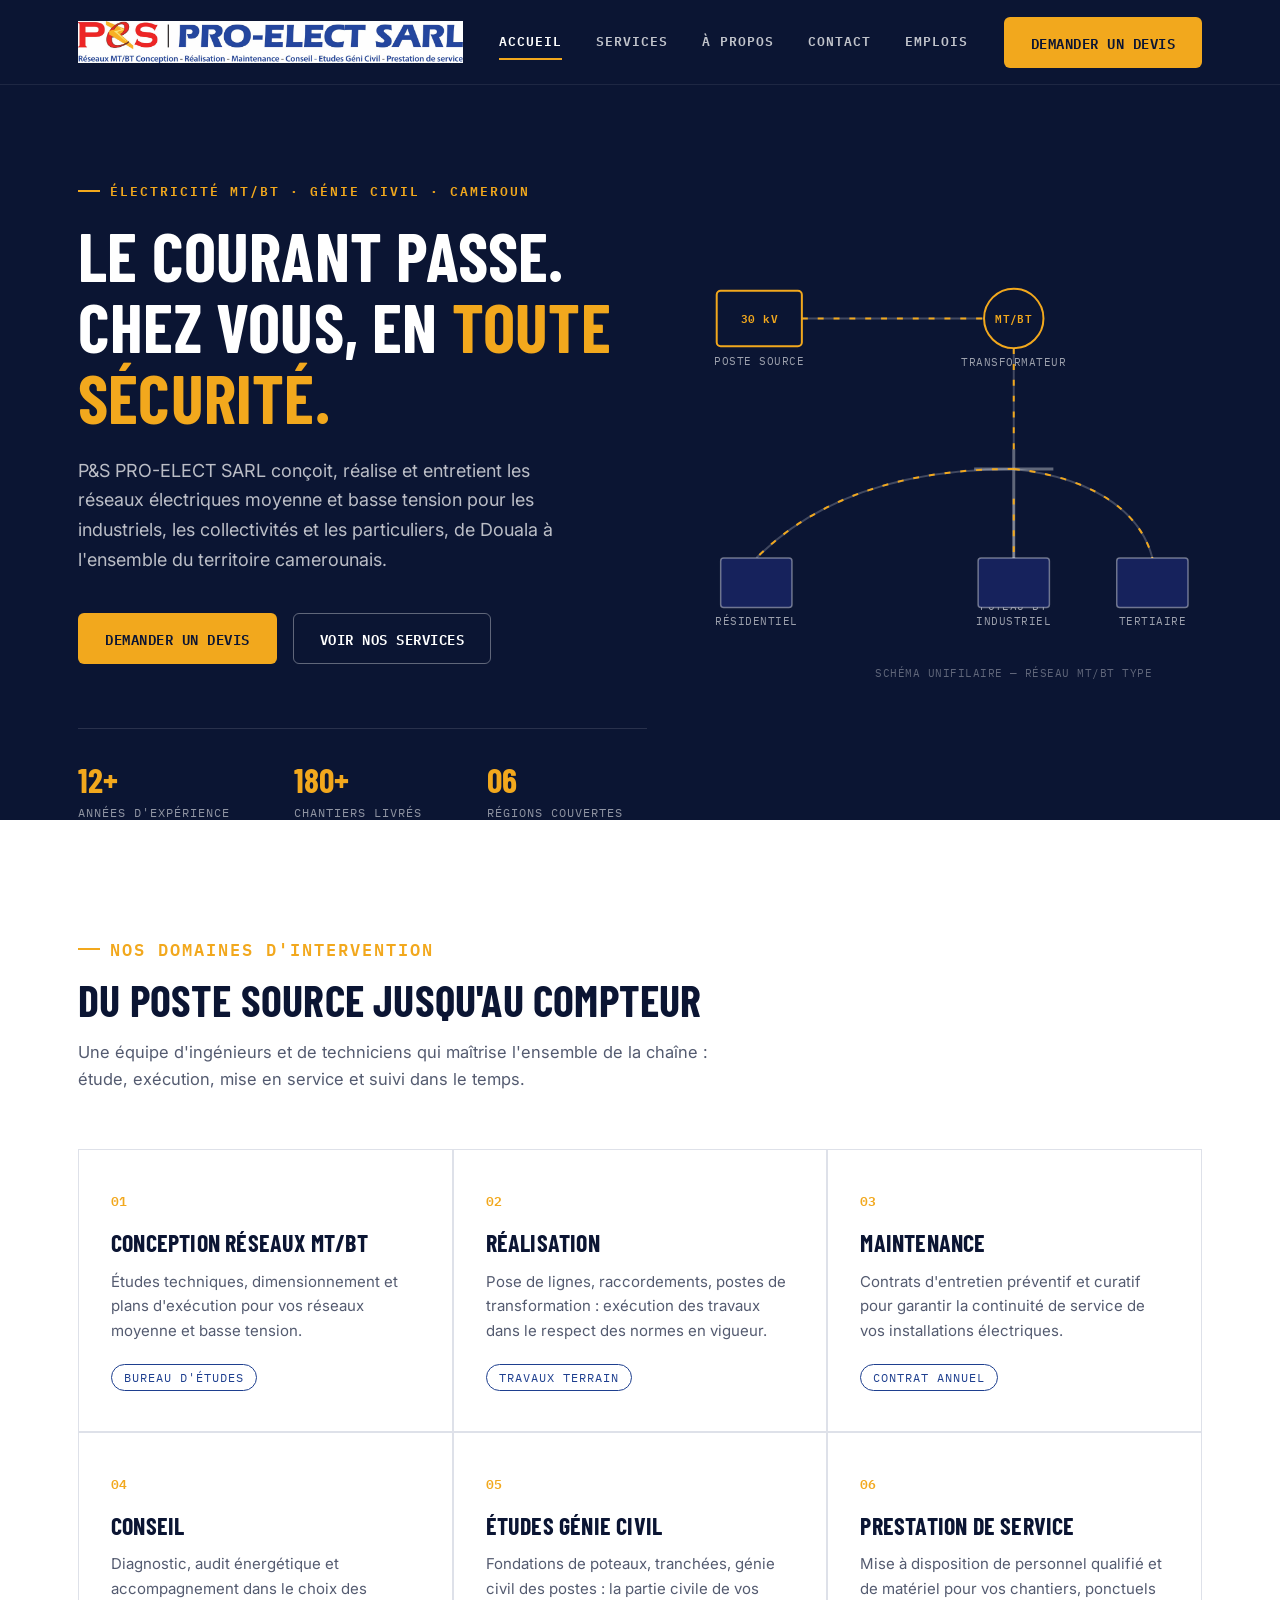
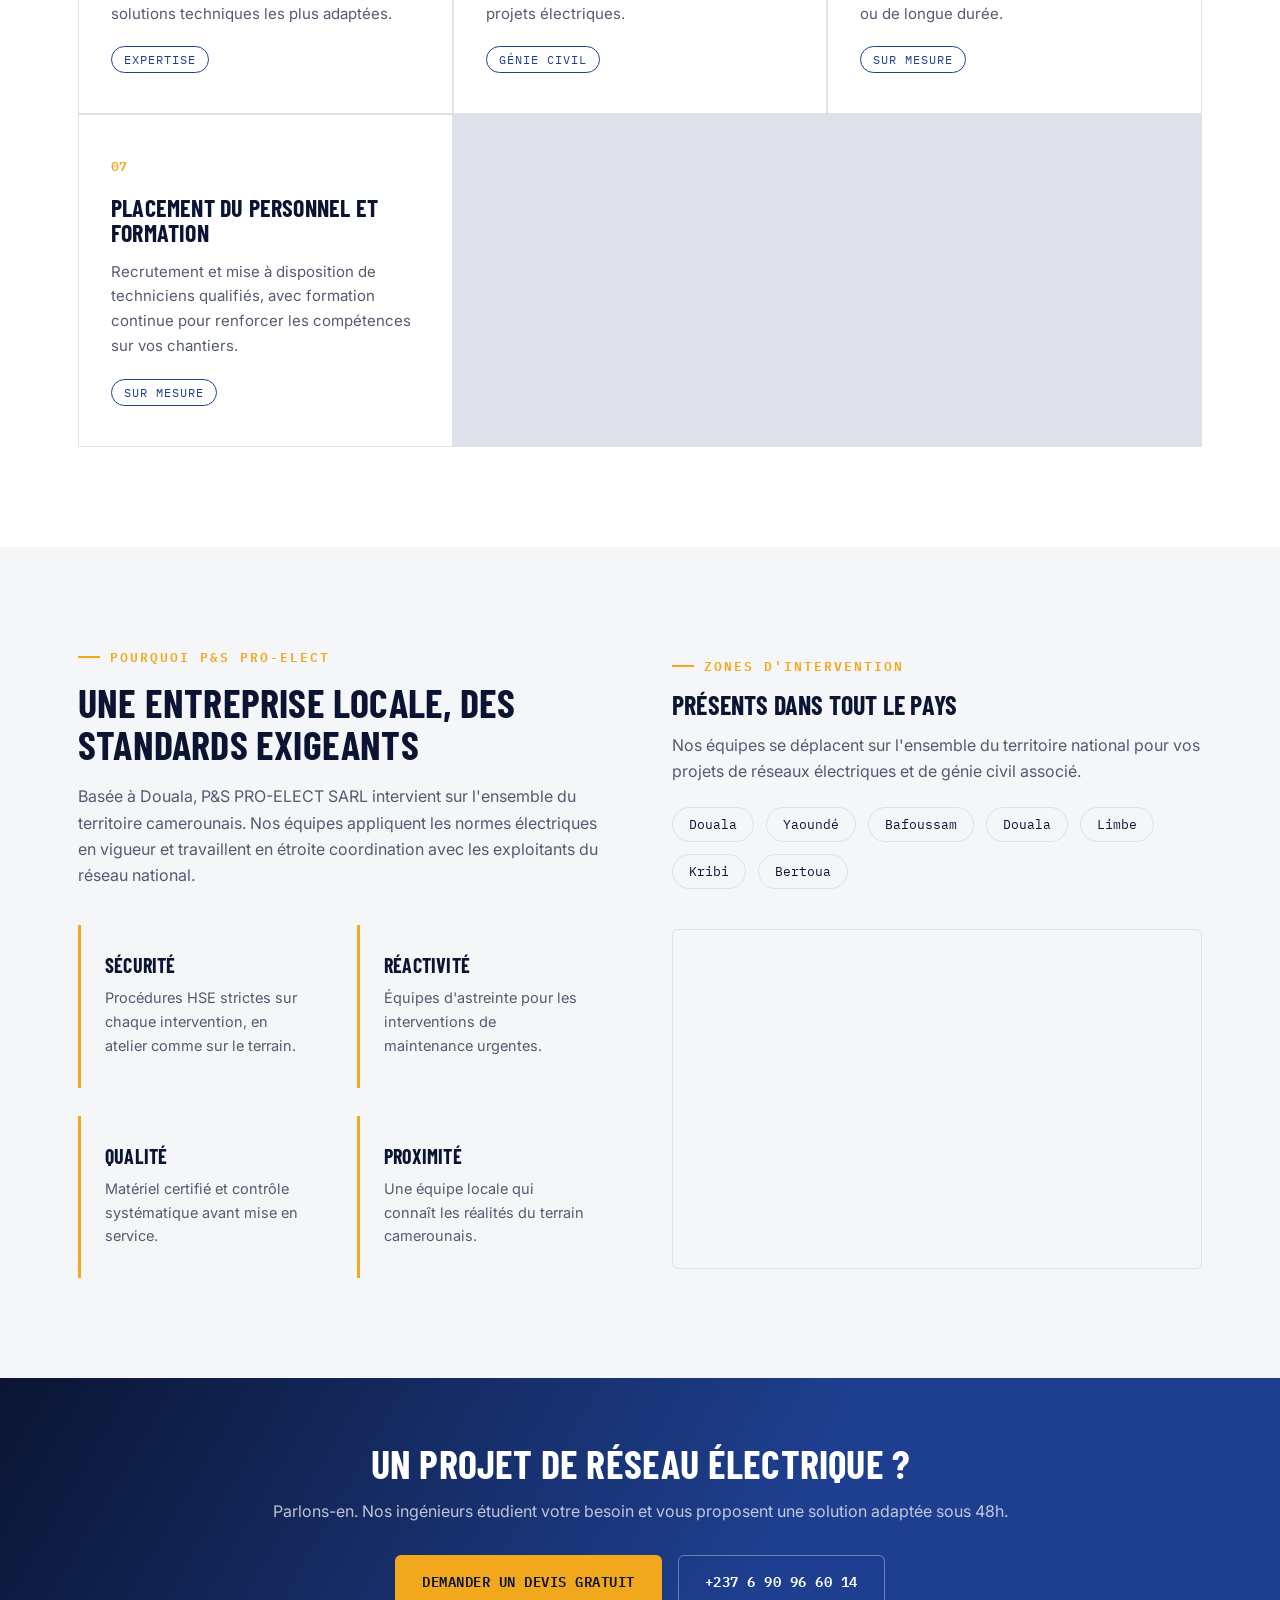
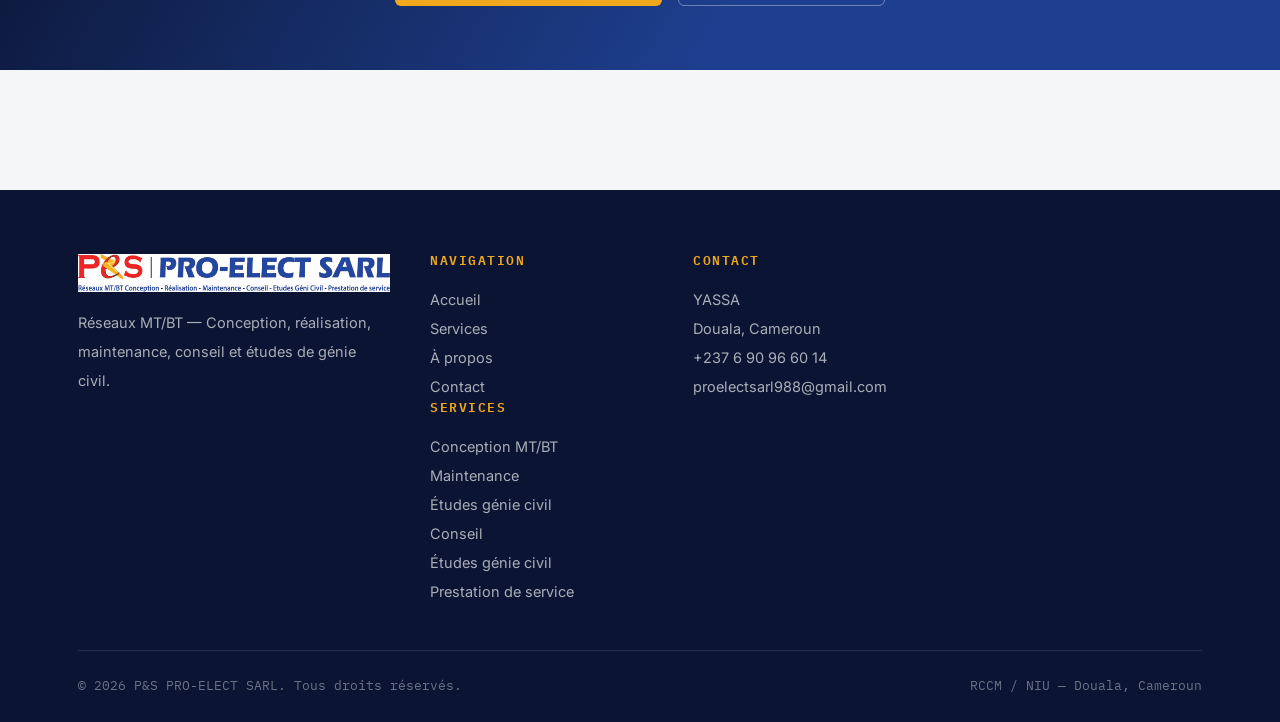
==== commit c5ba5111: "Changes to be committed: 	modified:   apropos.html 	modified:   contact.html 	modified:   emplois.ht" ====
--- a/index.html
+++ b/index.html
@@ -248,7 +248,7 @@
         <h4>Contact</h4>
         <p>YASSA <br>Douala, Cameroun</p>
         <p>+237 6 90 96 60 14</p>
-        <p>contact@proselect.cm</p>
+        <p>proelectsarl988@gmail.com</p>
       </div>
     </div>
     <div class="footer-bottom">
